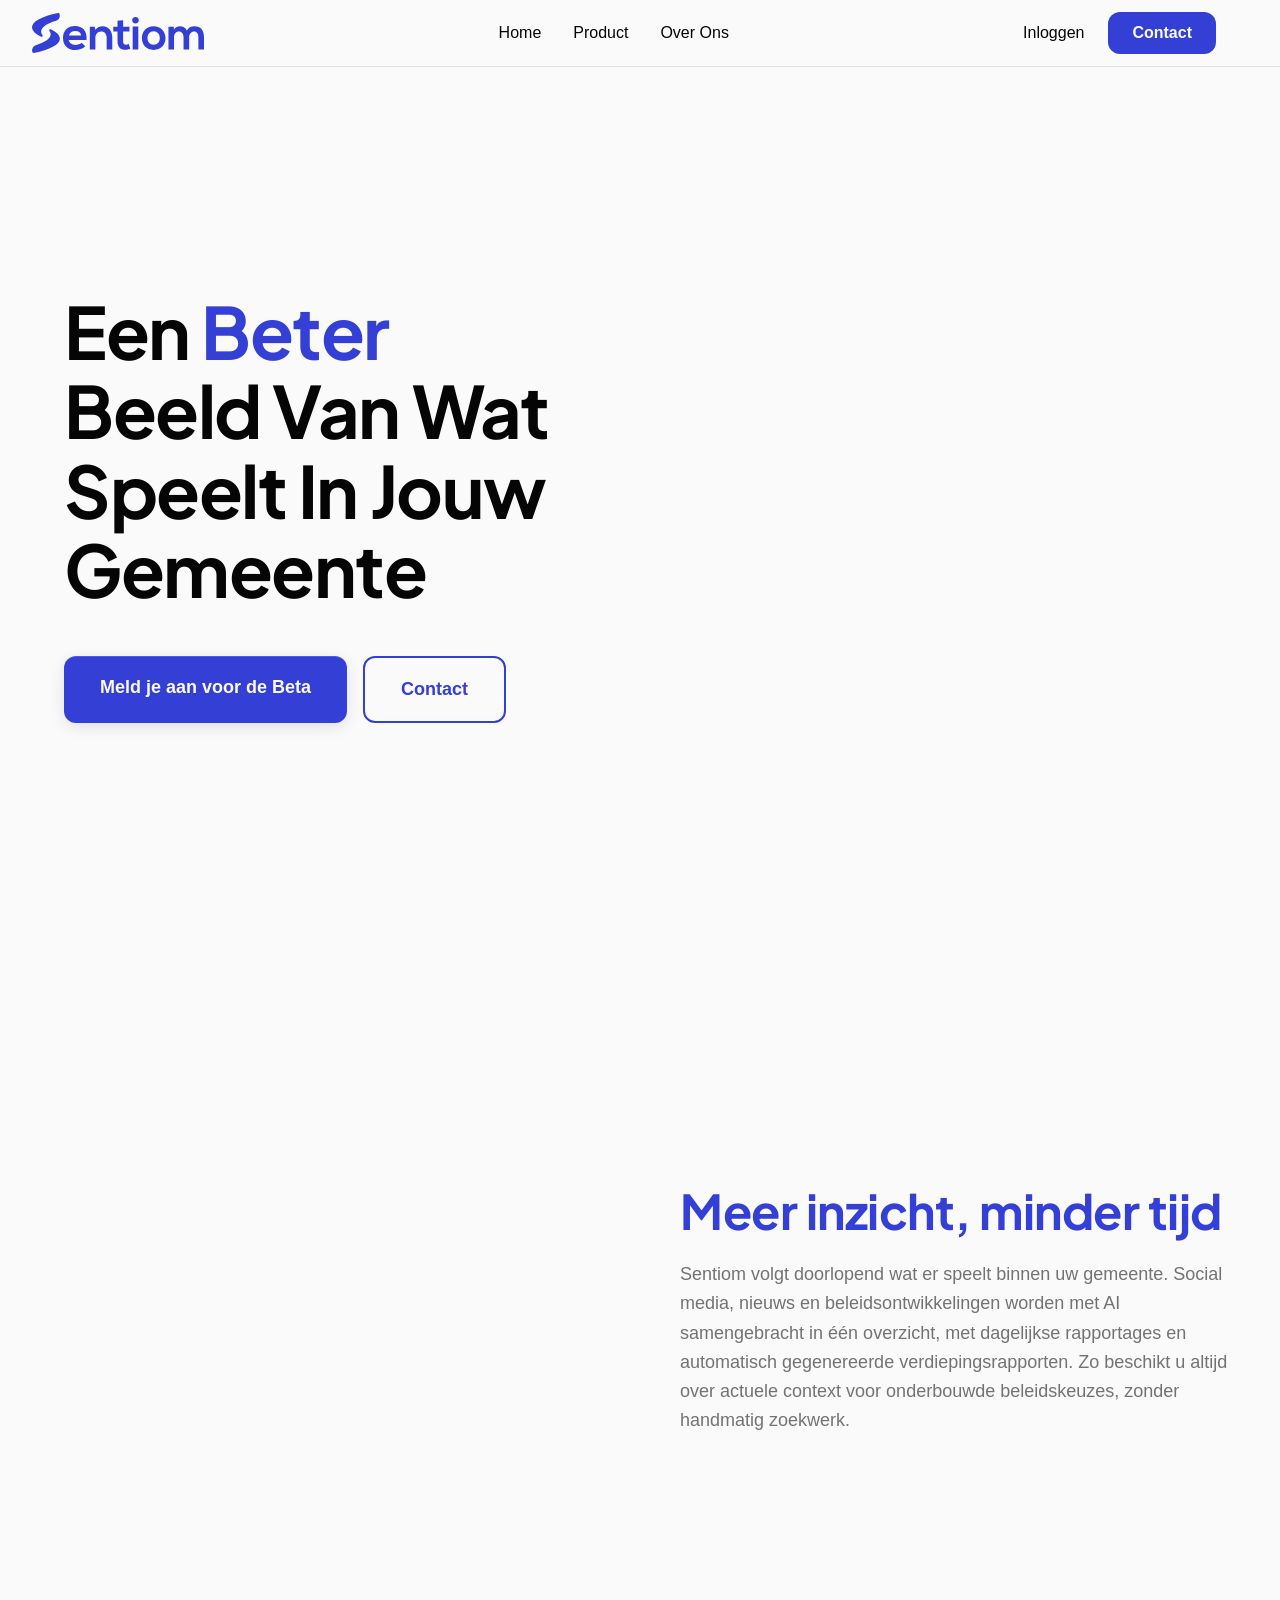
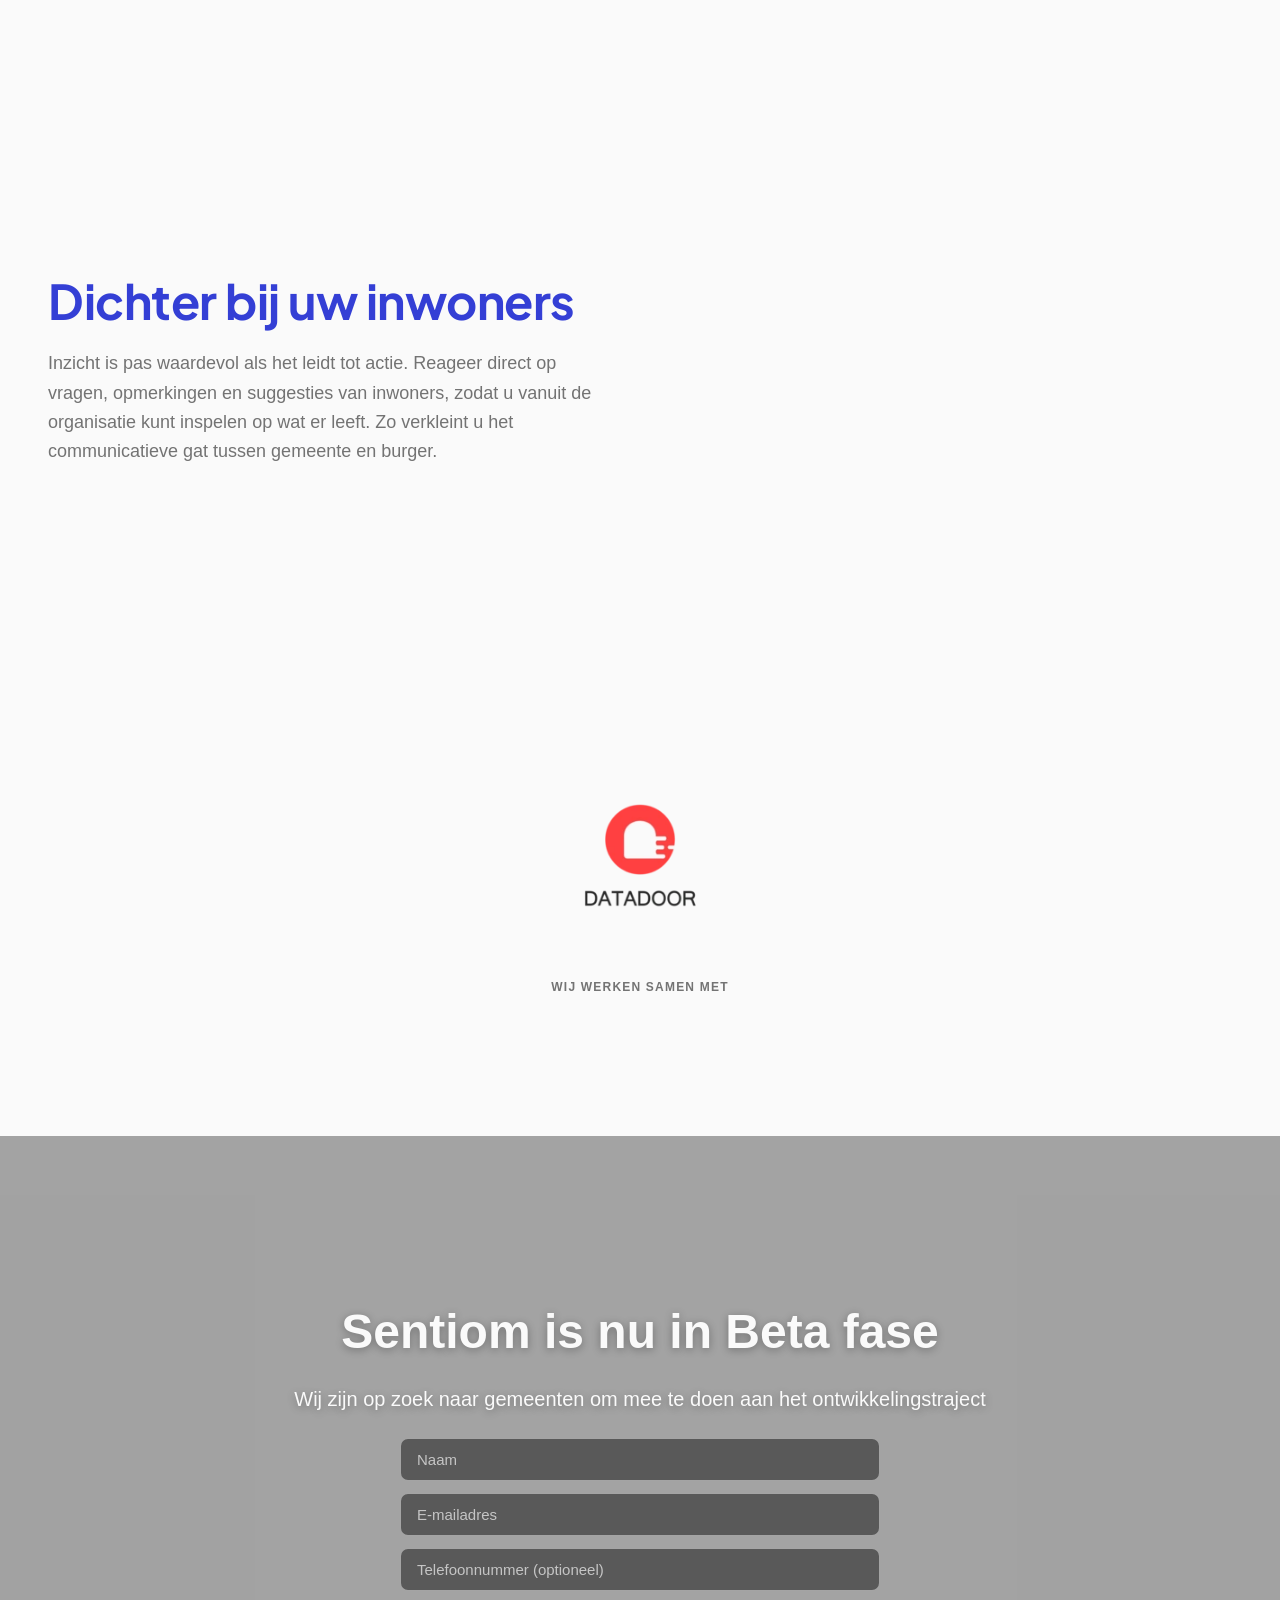
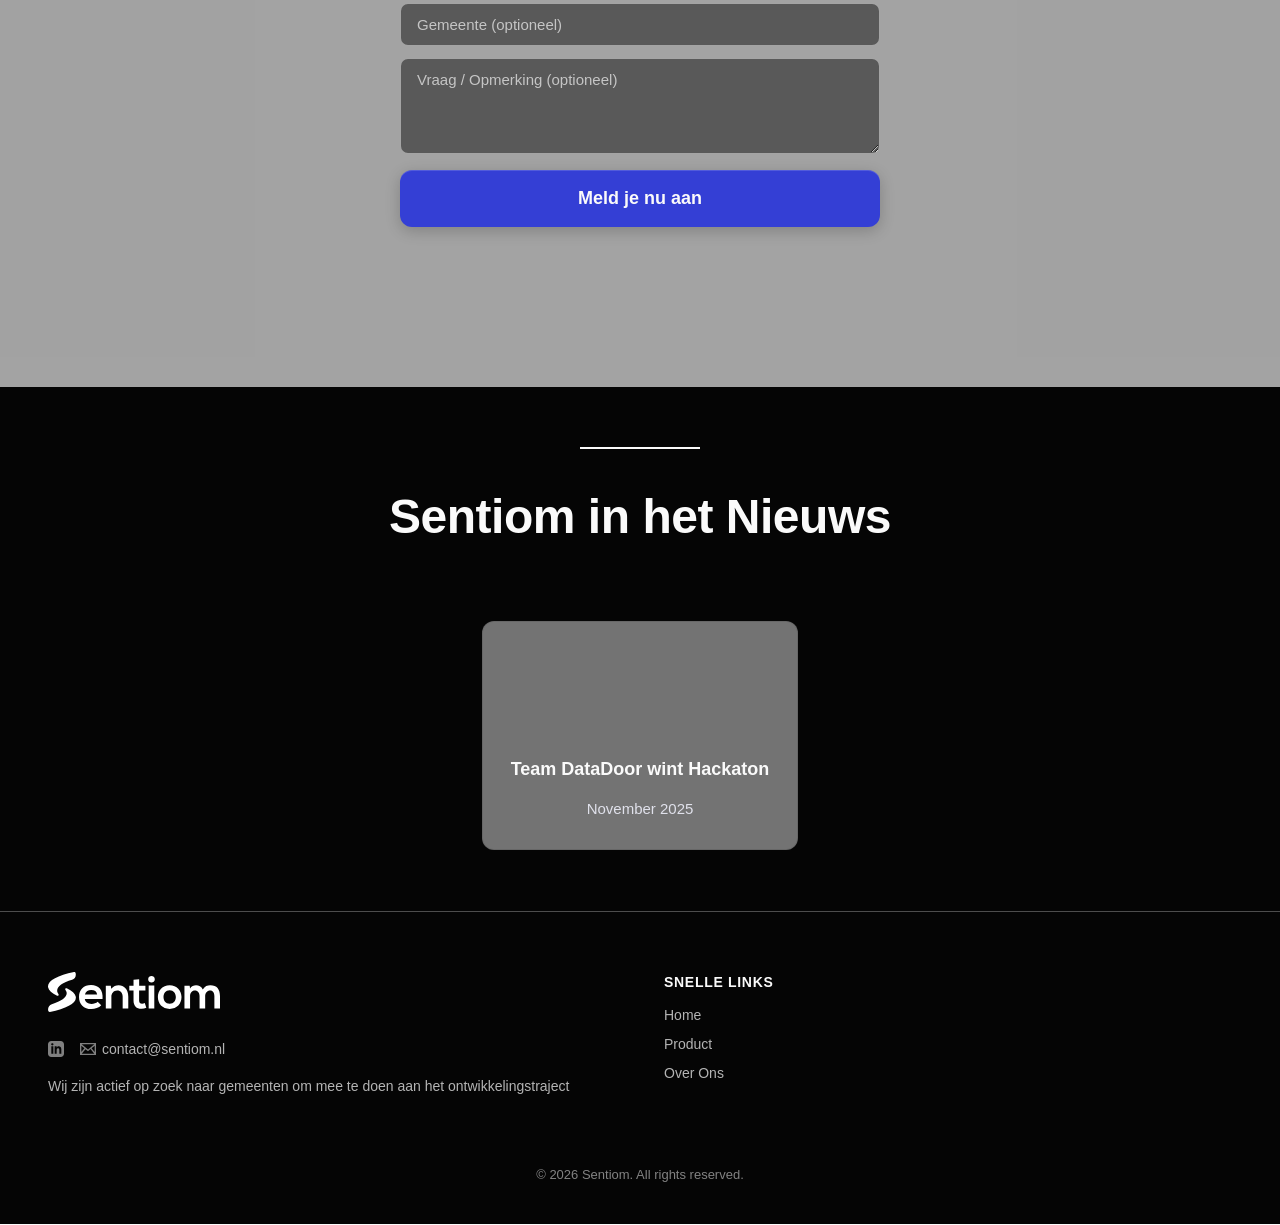
==== index.html @ 45fee031 "name" ====
<!DOCTYPE html>
<html lang="nl">
<head>
    <meta charset="UTF-8">
    <meta name="viewport" content="width=device-width, initial-scale=1.0">
    <title>Sentiom - Een beter beeld van wat speelt in jouw gemeente</title>
    <meta name="description" content="Sentiom volgt doorlopend wat er speelt binnen uw gemeente. Nieuws, social media en beleidsontwikkelingen samengebracht in één overzicht voor onderbouwde beleidskeuzes.">
    <meta name="keywords" content="Sentiom, gemeente, beleid, nieuws, social media, DataDoor, gemeentelijk beleid">
    <meta name="author" content="DataDoor">

    <!-- Open Graph / Facebook -->
    <meta property="og:type" content="website">
    <meta property="og:url" content="https://sentiom.nl/">
    <meta property="og:title" content="Sentiom - Een beter beeld van wat speelt in jouw gemeente">
    <meta property="og:description" content="Sentiom volgt doorlopend wat er speelt binnen uw gemeente. Nieuws, social media en beleidsontwikkelingen samengebracht in één overzicht.">
    <meta property="og:image" content="https://sentiom.nl/images/og/sentiom-og-image.png">
    <meta property="og:image:width" content="2745">
    <meta property="og:image:height" content="638">

    <!-- Twitter -->
    <meta property="twitter:card" content="summary_large_image">
    <meta property="twitter:url" content="https://sentiom.nl/">
    <meta property="twitter:title" content="Sentiom - Een beter beeld van wat speelt in jouw gemeente">
    <meta property="twitter:description" content="Sentiom volgt doorlopend wat er speelt binnen uw gemeente. Nieuws, social media en beleidsontwikkelingen samengebracht in één overzicht.">
    <meta property="twitter:image" content="https://sentiom.nl/images/og/sentiom-og-image.png">

    <!-- Favicon -->
    <link rel="icon" type="image/svg+xml" href="own logo files/SVG/Logmark blue.svg">
    <link rel="icon" type="image/png" href="own logo files/PNG/Logmark blue@4x.png">

    <!-- Theme Color -->
    <meta name="theme-color" content="#FAFAFA">

    <!-- Google Fonts - Plus Jakarta Sans for headings -->
    <link rel="preconnect" href="https://fonts.googleapis.com">
    <link rel="preconnect" href="https://fonts.gstatic.com" crossorigin>
    <link href="https://fonts.googleapis.com/css2?family=Plus+Jakarta+Sans:wght@700;800&display=swap" rel="stylesheet">

    <!-- Preload Critical Hero Image -->
    <link rel="preload" as="image" href="images/egghall-1920w.avif" type="image/avif">

    <!-- Schema.org Structured Data -->
    <script type="application/ld+json">
    {
      "@context": "https://schema.org",
      "@type": "Organization",
      "name": "Sentiom",
      "url": "https://sentiom.nl",
      "logo": "https://sentiom.nl/own%20logo%20files/PNG/Logo%20Blue@4x.png",
      "description": "Sentiom volgt doorlopend wat er speelt binnen uw gemeente",
      "contactPoint": {
        "@type": "ContactPoint",
        "email": "contact@sentiom.nl",
        "contactType": "Customer Service"
      },
      "sameAs": [
        "https://www.linkedin.com/company/sentiom-org"
      ]
    }
    </script>

    <link rel="stylesheet" href="styles.css">
</head>
<body>
    <!-- Navigation -->
    <nav class="main-nav">
        <div class="nav-container">
            <a href="/" class="nav-logo">
                <img src="own logo files/SVG/Logo Blue.svg" alt="Sentiom Logo">
            </a>
            <div class="nav-menu">
                <a href="#">Home</a>
                <a href="product.html">Product</a>
                <a href="over-ons.html">Over Ons</a>
            </div>
            <div class="nav-actions">
                <a href="https://app.sentiom.nl" class="nav-login">Inloggen</a>
                <a href="mailto:contact@sentiom.nl" class="nav-cta">Contact</a>
                <button class="nav-hamburger" aria-label="Menu">
                    <span></span><span></span><span></span>
                </button>
            </div>
        </div>
    </nav>

    <main>
    <!-- Hero Section -->
    <section class="hero">
        <div class="hero-container">
            <div class="hero-text">
                <h1>Een <span class="highlight cycling-word">Beter</span><br>Beeld Van Wat Speelt In Jouw Gemeente</h1>
                <div class="hero-buttons">
                    <a href="#alpha-section" class="btn-primary">Meld je aan voor de Beta</a>
                    <a href="mailto:contact@sentiom.nl" class="btn-secondary">Contact</a>
                </div>
            </div>
            <div class="hero-image">
                <picture>
                    <source
                        srcset="images/egghall-800w.avif 800w,
                                images/egghall-1200w.avif 1200w,
                                images/egghall-1920w.avif 1920w"
                        type="image/avif">
                    <source
                        srcset="images/egghall-800w.webp 800w,
                                images/egghall-1200w.webp 1200w,
                                images/egghall-1920w.webp 1920w"
                        type="image/webp">
                    <img
                        src="images/egghall-1200w.jpg"
                        srcset="images/egghall-800w.jpg 800w,
                                images/egghall-1200w.jpg 1200w,
                                images/egghall-1920w.jpg 1920w"
                        sizes="(max-width: 768px) 100vw, 50vw"
                        width="1920"
                        height="1280"
                        alt="Drone Platform"
                        loading="eager">
                </picture>
            </div>
        </div>
    </section>

    <!-- AI + Drone Inspections -->
    <section id="service" class="section-two-col-reverse">
        <div class="two-col-container">
            <div class="two-col-text">
                <h2>Meer inzicht, minder tijd</h2>
                <p>Sentiom volgt doorlopend wat er speelt binnen uw gemeente. Social media, nieuws en beleidsontwikkelingen worden met AI samengebracht in één overzicht, met dagelijkse rapportages en automatisch gegenereerde verdiepingsrapporten. Zo beschikt u altijd over actuele context voor onderbouwde beleidskeuzes, zonder handmatig zoekwerk.</p>
            </div>
            <div class="two-col-image">
                <picture>
                    <source
                        srcset="images/birdseye-600w.avif 600w,
                                images/birdseye-900w.avif 900w,
                                images/birdseye-1200w.avif 1200w"
                        type="image/avif">
                    <source
                        srcset="images/birdseye-600w.webp 600w,
                                images/birdseye-900w.webp 900w,
                                images/birdseye-1200w.webp 1200w"
                        type="image/webp">
                    <img
                        src="images/birdseye-900w.jpg"
                        srcset="images/birdseye-600w.jpg 600w,
                                images/birdseye-900w.jpg 900w,
                                images/birdseye-1200w.jpg 1200w"
                        sizes="(max-width: 768px) 100vw, (max-width: 1024px) 50vw, 752px"
                        width="1200"
                        height="797"
                        alt="AI Exception Detection"
                        loading="lazy">
                </picture>
            </div>
        </div>
    </section>

    <!-- Lineman Safety -->
    <section class="section-two-col">
        <div class="two-col-container">
            <div class="two-col-text">
                <h2>Dichter bij uw inwoners</h2>
                <p>Inzicht is pas waardevol als het leidt tot actie. Reageer direct op vragen, opmerkingen en suggesties van inwoners, zodat u vanuit de organisatie kunt inspelen op wat er leeft. Zo verkleint u het communicatieve gat tussen gemeente en burger.</p>
            </div>
            <div class="two-col-image">
                <picture>
                    <source
                        srcset="images/roundabout-birdseye-600w.avif 600w,
                                images/roundabout-birdseye-900w.avif 900w,
                                images/roundabout-birdseye-1200w.avif 1200w"
                        type="image/avif">
                    <source
                        srcset="images/roundabout-birdseye-600w.webp 600w,
                                images/roundabout-birdseye-900w.webp 900w,
                                images/roundabout-birdseye-1200w.webp 1200w"
                        type="image/webp">
                    <img
                        src="images/roundabout-birdseye-900w.jpg"
                        srcset="images/roundabout-birdseye-600w.jpg 600w,
                                images/roundabout-birdseye-900w.jpg 900w,
                                images/roundabout-birdseye-1200w.jpg 1200w"
                        sizes="(max-width: 768px) 100vw, (max-width: 1024px) 50vw, 889px"
                        width="1200"
                        height="675"
                        alt="Automatische Updates"
                        loading="lazy">
                </picture>
            </div>
        </div>
    </section>

    <!-- Partners Section -->
    <section class="partners-section">
        <div class="partners-container">
            <div class="partners-logos">
                <a href="https://datadoor.nl/" target="_blank">
                    <picture>
                        <source srcset="logos/datadoor-200w.webp 1x, logos/datadoor-400w.webp 2x" type="image/webp">
                        <img src="logos/datadoor-200w.png" srcset="logos/datadoor-400w.png 2x" alt="DataDoor" width="100" height="100" loading="lazy">
                    </picture>
                </a>
            </div>
            <p class="partners-label">Wij werken samen met</p>
        </div>
    </section>

    <div id="shared-sections"></div>
    <script src="page-sections.js"></script>
    </main>

    <!-- Footer -->
    <footer id="site-footer"></footer>
    <script src="footer.js"></script>
    <script src="nav.js"></script>

    <script>
        // Cycle through words in hero heading with slide + blur animation
        const words = ['Beter', 'Slimmer', 'Sneller', 'Actueler'];
        let currentIndex = 0;
        const cyclingElement = document.querySelector('.cycling-word');

        function cycleWord() {
            // Slide out animation
            cyclingElement.classList.add('slide-out');

            setTimeout(() => {
                // Change word
                currentIndex = (currentIndex + 1) % words.length;
                cyclingElement.textContent = words[currentIndex];

                // Remove slide-out and add slide-in
                cyclingElement.classList.remove('slide-out');
                cyclingElement.classList.add('slide-in');

                setTimeout(() => {
                    cyclingElement.classList.remove('slide-in');
                }, 450);
            }, 450);
        }

        // Change word every 5 seconds
        setInterval(cycleWord, 5000);
    </script>
</body>
</html>
---- styles.css ----
/* Voltair Copy - Exact CSS */

* {
    margin: 0;
    padding: 0;
    box-sizing: border-box;
}

:root {
    /* Basis - Wit/Zwart */
    --background: 0 0% 98%;          /* #FAFAFA - Wit achtergrond */
    --foreground: 0 0% 2%;           /* #050505 - Zwart tekst */

    /* Primair - Sentiom Blauw */
    --primary: 236 66% 52%;          /* #343FD5 */
    --primary-dark: 236 66% 37%;     /* #1F27A3 - Hover */
    --primary-light: 236 66% 90%;    /* #E0E3FB - Backgrounds */
    --primary-muted: 236 30% 70%;    /* #9BA1D4 - Subtiel */
    --primary-foreground: 0 0% 98%;  /* #FAFAFA - Tekst op blauw */

    /* Secundair - Grijs */
    --muted: 236 30% 96%;            /* #F5F6FB - Lichte achtergrond */
    --muted-foreground: 0 0% 45%;    /* #737373 - Grijze tekst */
    --border: 236 20% 90%;           /* #E1E3F0 - Borders */

    /* Utility - Overlays & Schaduwen */
    --overlay-light: 0 0% 100% / 0.9;     /* rgba(255,255,255,0.9) */
    --overlay-medium: 0 0% 100% / 0.7;    /* rgba(255,255,255,0.7) */
    --overlay-subtle: 0 0% 100% / 0.5;    /* rgba(255,255,255,0.5) */
    --shadow-dark: 0 0% 0% / 0.3;         /* rgba(0,0,0,0.3) */
    --shadow-medium: 0 0% 0% / 0.2;       /* rgba(0,0,0,0.2) */
    --shadow-subtle: 0 0% 0% / 0.1;       /* rgba(0,0,0,0.1) */
}

html {
    scroll-behavior: smooth;
}

body {
    font-family: Inter, -apple-system, BlinkMacSystemFont, "Segoe UI", Roboto, "Helvetica Neue", Arial, sans-serif;
    font-size: 16px;
    line-height: 1.5;
    color: hsl(var(--foreground));
    background-color: hsl(var(--background));
    -webkit-font-smoothing: antialiased;
    -webkit-text-size-adjust: 100%;
    overflow-x: hidden;
}

/* Heading Typography - Plus Jakarta Sans (hero + blue section headers only) */
.hero-text h1,
.two-col-text h2 {
    font-family: 'Plus Jakarta Sans', Inter, -apple-system, BlinkMacSystemFont, sans-serif;
    font-weight: 800;
    letter-spacing: -0.03em;
}

/* NAVIGATION */
.main-nav {
    position: sticky;
    top: 0;
    background: hsl(var(--background));
    border-bottom: 1px solid hsl(var(--border));
    z-index: 1000;
    padding: 12px 0;
}

.nav-container {
    max-width: none;
    margin: 0;
    padding-left: 32px;
    padding-right: 64px;
    display: grid;
    grid-template-columns: auto 1fr auto;
    align-items: center;
    gap: 48px;
}

.nav-logo {
    font-size: 20px;
    font-weight: 700;
    color: hsl(var(--foreground));
    text-decoration: none;
    display: flex;
    align-items: center;
    gap: 12px;
}

.nav-logo img {
    height: 40px;
    width: auto;
    margin: 0;
}

.nav-menu {
    display: flex;
    gap: 32px;
    align-items: center;
    justify-content: center;
}

.nav-menu a {
    font-size: 16px;
    color: hsl(var(--foreground));
    font-weight: 500;
    text-decoration: none;
    transition: color 0.2s;
}

.nav-menu a:hover {
    color: hsl(var(--primary));
}

.nav-actions {
    display: flex;
    align-items: center;
    gap: 24px;
}

.nav-hamburger {
    display: none;
    flex-direction: column;
    gap: 5px;
    background: none;
    border: none;
    cursor: pointer;
    padding: 4px;
    margin-left: 4px;
}

.nav-hamburger span {
    display: block;
    width: 22px;
    height: 2px;
    background: hsl(var(--foreground));
    border-radius: 2px;
    transition: transform 0.25s ease, opacity 0.25s ease;
}

.nav-hamburger.open span:nth-child(1) {
    transform: translateY(7px) rotate(45deg);
}

.nav-hamburger.open span:nth-child(2) {
    opacity: 0;
}

.nav-hamburger.open span:nth-child(3) {
    transform: translateY(-7px) rotate(-45deg);
}

.nav-login {
    font-size: 16px;
    color: hsl(var(--foreground));
    font-weight: 500;
    text-decoration: none;
}

.nav-login:hover {
    color: hsl(var(--primary));
}

.nav-cta {
    background-color: hsl(var(--primary));
    color: hsl(var(--primary-foreground));
    padding: 9px 24px;
    border-radius: 12px;
    font-weight: 700;
    font-size: 16px;
    text-decoration: none;
    text-align: center;
}

.nav-cta:hover {
    opacity: 0.9;
    color: hsl(var(--primary-foreground));
    text-decoration: none;
}

/* HERO SECTION */
.hero {
    min-height: 100vh;
    display: flex;
    align-items: center;
    background-color: hsl(var(--background));
    padding: 80px 0 120px 0;
}

.hero-container {
    max-width: 1400px;
    margin: 0 auto;
    padding: 0 64px;
    display: grid;
    grid-template-columns: 1fr 1fr;
    gap: 100px;
    align-items: center;
    width: 100%;
}

.hero-text h1 {
    font-size: 72px;
    font-weight: 700;
    line-height: 1.1;
    color: hsl(var(--foreground));
    margin-bottom: 48px;
    letter-spacing: -0.02em;
}

.hero-text h1 .highlight {
    color: hsl(var(--primary));
}

/* Cycling word animation - Slide Up + Blur */
.cycling-word {
    display: inline-block;
    position: relative;
}

.cycling-word.slide-out {
    animation: slideOut 0.45s cubic-bezier(0.4, 0, 0.2, 1) forwards;
}

.cycling-word.slide-in {
    animation: slideIn 0.45s cubic-bezier(0.4, 0, 0.2, 1) forwards;
}

@keyframes slideOut {
    0% {
        transform: translateY(0);
        opacity: 1;
        filter: blur(0);
    }
    100% {
        transform: translateY(-30%);
        opacity: 0;
        filter: blur(4px);
    }
}

@keyframes slideIn {
    0% {
        transform: translateY(30%);
        opacity: 0;
        filter: blur(4px);
    }
    100% {
        transform: translateY(0);
        opacity: 1;
        filter: blur(0);
    }
}

.hero-text p {
    font-size: 20px;
    line-height: 1.5;
    color: hsl(var(--muted-foreground));
    margin-bottom: 32px;
}

.hero-buttons {
    display: flex;
    gap: 16px;
}

.btn-primary {
    display: inline-block;
    background-color: hsl(var(--primary));
    color: hsl(var(--primary-foreground));
    padding: 18px 36px;
    border-radius: 12px;
    font-size: 18px;
    font-weight: 700;
    text-decoration: none;
    text-align: center;
    transition: transform 0.25s ease, box-shadow 0.25s ease;
    box-shadow:
        0 4px 15px hsl(0 0% 0% / 0.1),
        inset 0 1px 0 hsl(0 0% 100% / 0.15);
}

.btn-primary:hover {
    transform: translateY(-2px);
    box-shadow:
        0 6px 20px hsl(236 66% 52% / 0.3),
        inset 0 1px 0 hsl(0 0% 100% / 0.15);
}

.btn-secondary {
    display: inline-block;
    background-color: hsl(var(--background));
    color: hsl(var(--primary));
    padding: 18px 36px;
    border-radius: 12px;
    border: 2px solid hsl(var(--primary));
    font-size: 18px;
    font-weight: 700;
    text-decoration: none;
    text-align: center;
    transition: all 0.2s;
}

.btn-secondary:hover {
    background-color: hsl(var(--primary));
    color: hsl(var(--primary-foreground));
}

.hero-image {
    height: 80vh;
    min-height: 600px;
    overflow: hidden;
    border-radius: 8px;
}

.hero-image img {
    width: 100%;
    height: 100%;
    object-fit: cover;
    object-position: center center;
    display: block;
}

/* PARTNERS SECTION */
.partners-section {
    padding: 60px 0;
    background-color: hsl(var(--background));
}

/* PARTNERS BAR */
.partners-bar {
    padding: 40px 0;
    background-color: hsl(var(--muted));
    border-bottom: 1px solid hsl(var(--border));
}

.partners-container {
    max-width: 1280px;
    margin: 0 auto;
    padding: 0 48px;
    text-align: center;
}

.partners-label {
    font-size: 12px;
    font-weight: 600;
    text-transform: uppercase;
    letter-spacing: 0.1em;
    color: hsl(var(--muted-foreground));
    margin-top: 24px;
}

.partners-logos {
    display: flex;
    justify-content: center;
    align-items: center;
    gap: 64px;
}

.partners-logos img {
    height: 180px;
    width: auto;
    opacity: 1;
    object-fit: contain;
}

/* TWO COLUMN SECTIONS */
.section-two-col,
.section-two-col-reverse {
    padding: 80px 0;
    background-color: hsl(var(--background));
}

.two-col-container {
    max-width: 1280px;
    margin: 0 auto;
    padding: 0 48px;
    display: grid;
    grid-template-columns: 1fr 1fr;
    gap: 80px;
    align-items: center;
}

.section-two-col-reverse .two-col-image {
    order: -1;
}

.two-col-text h2 {
    font-size: 48px;
    font-weight: 700;
    line-height: 1.2;
    color: hsl(var(--primary));
    margin-bottom: 20px;
    letter-spacing: -0.01em;
}

.two-col-text p {
    font-size: 18px;
    font-weight: 500;
    line-height: 1.625;
    color: hsl(var(--muted-foreground));
    margin-bottom: 16px;
}

.two-col-image img {
    width: 100%;
    height: 500px;
    object-fit: cover;
    display: block;
    border-radius: 8px;
}

/* THREE COLUMN GRID */
.section-three-col {
    padding: 80px 0;
    background-color: hsl(var(--background));
}

.three-col-container {
    max-width: 1280px;
    margin: 0 auto;
    padding: 0 48px;
}

.three-col-header {
    margin-bottom: 48px;
}

.three-col-header h2 {
    font-size: 48px;
    font-weight: 700;
    color: hsl(var(--primary));
    margin-bottom: 12px;
    letter-spacing: -0.01em;
}

.three-col-grid {
    display: grid;
    grid-template-columns: repeat(3, 1fr);
    gap: 32px;
}

.three-col-item {
    background-color: hsl(var(--muted));
    padding: 32px 24px;
    border-radius: 8px;
    border: 1px solid hsl(var(--border));
}

.three-col-item h3 {
    font-size: 18px;
    font-weight: 600;
    color: hsl(var(--foreground));
    margin-bottom: 8px;
}

.three-col-item p {
    font-size: 16px;
    line-height: 1.5;
    color: hsl(var(--muted-foreground));
}

/* FEATURES SECTION */
.section-features {
    padding: 60px 0;
    background-color: hsl(var(--foreground));
    border-bottom: 1px solid hsl(var(--foreground));
}

.features-container {
    max-width: 1280px;
    margin: 0 auto;
    padding: 0 48px;
    text-align: center;
}

.features-header {
    margin-bottom: 56px;
    display: flex;
    flex-direction: column;
    align-items: center;
}

.features-header::before {
    content: '';
    width: 120px;
    height: 2px;
    background-color: hsl(var(--primary-foreground));
    margin-bottom: 32px;
}

.features-header h2 {
    font-size: 48px;
    font-weight: 700;
    color: hsl(var(--primary-foreground));
    margin-bottom: 12px;
    letter-spacing: -0.01em;
}

.features-header p {
    font-size: 18px;
    color: hsl(var(--muted-foreground));
}

.features-grid {
    display: flex;
    justify-content: center;
    gap: 32px;
    flex-wrap: wrap;
}

.feature-card {
    background: hsl(var(--muted-foreground));
    border-radius: 12px;
    overflow: hidden;
    border: 1px solid hsl(var(--shadow-subtle));
    max-width: 320px;
    transition: all 0.2s;
}

.feature-card:hover {
    transform: translateY(-4px);
    border-color: hsl(var(--shadow-dark));
}

.feature-card-image {
    width: 100%;
    height: 100px;
    object-fit: cover;
}

.feature-card-content {
    padding: 28px;
}

.feature-card-content h3 {
    color: hsl(var(--primary-foreground)) !important;
    font-size: 18px;
    font-weight: 600;
    margin-bottom: 16px;
    line-height: 1.4;
}

.feature-card-content p {
    font-size: 15px;
    color: hsl(var(--border)) !important;
    line-height: 1.5;
    margin-top: 8px;
}

/* FULL WIDTH IMAGE SECTION */
.section-full-image {
    position: relative;
    min-height: 500px;
    background-size: cover;
    background-position: center;
    display: flex;
    align-items: center;
    justify-content: center;
}

.section-full-image::before {
    content: '';
    position: absolute;
    top: 0;
    left: 0;
    right: 0;
    bottom: 0;
    background-color: hsl(var(--shadow-dark));
    z-index: 1;
}

.alpha-section::before {
    display: none;
}

.alpha-section {
    min-height: 700px;
    padding: 100px 0;
    margin-top: 80px;
}

/* Spotlight effect */
.spotlight-overlay {
    position: absolute;
    top: 0;
    left: 0;
    width: 100%;
    height: 100%;
    z-index: 1;
    pointer-events: none;
    background: hsl(0 0% 0% / 0.45);
}

.spotlight-overlay.active {
    background: radial-gradient(
        circle 120px at var(--mouse-x, 50%) var(--mouse-y, 50%),
        hsl(0 0% 0% / 0.15) 0%,
        hsl(0 0% 0% / 0.30) 60%,
        hsl(0 0% 0% / 0.45) 100%
    );
}

.full-image-overlay {
    position: relative;
    z-index: 2;
    text-align: center;
    padding: 60px 48px;
    max-width: 900px;
}

.full-image-overlay h2 {
    font-size: 48px;
    font-weight: 700;
    color: hsl(var(--primary-foreground));
    margin-bottom: 24px;
    text-shadow: 0 2px 8px hsl(var(--shadow-dark));
}

.full-image-overlay h3 {
    font-size: 24px;
    font-weight: 500;
    color: hsl(var(--primary-foreground));
    margin-bottom: 40px;
    text-shadow: 0 2px 8px hsl(var(--shadow-dark));
}

.full-image-overlay p {
    font-size: 20px;
    color: hsl(var(--primary-foreground));
    text-shadow: 0 2px 8px hsl(var(--shadow-dark));
}

.beta-subtitle {
    font-size: 16px;
    color: hsl(var(--primary-foreground) / 0.8);
    margin-top: -8px;
    margin-bottom: 24px;
}

.btn-cta-large {
    margin-top: 16px;
    position: relative;
    overflow: hidden;
    transition: transform 0.25s ease, box-shadow 0.25s ease;
    box-shadow:
        0 4px 15px hsl(0 0% 0% / 0.2),
        inset 0 1px 0 hsl(0 0% 100% / 0.15);
    --light-x: 50%;
    --light-y: 50%;
}

.btn-cta-large.illuminated {
    background: radial-gradient(
        circle 100px at var(--light-x) var(--light-y),
        hsl(236 66% 68%) 0%,
        hsl(236 66% 52%) 100%
    );
}

.btn-cta-large:hover {
    transform: translateY(-3px);
    box-shadow: 0 8px 25px hsl(236 66% 52% / 0.4);
    opacity: 1;
}

/* === AANMELD FORM === */
.aanmeld-form {
    display: flex;
    flex-direction: column;
    gap: 12px;
    width: 100%;
    max-width: 480px;
    margin: 24px auto 0;
    text-align: left;
}

.aanmeld-form input,
.aanmeld-form textarea {
    width: 100%;
    padding: 12px 16px;
    border-radius: 8px;
    border: 1px solid hsl(0 0% 100% / 0.45);
    background: hsl(0 0% 0% / 0.45);
    color: white;
    font-size: 15px;
    font-family: inherit;
    outline: none;
    transition: border-color 0.2s, background 0.2s;
    box-sizing: border-box;
}

.aanmeld-form input::placeholder,
.aanmeld-form textarea::placeholder {
    color: hsl(0 0% 100% / 0.65);
}

.aanmeld-form input:focus,
.aanmeld-form textarea:focus {
    border-color: hsl(0 0% 100% / 0.8);
    background: hsl(0 0% 0% / 0.55);
}

.aanmeld-form textarea {
    min-height: 96px;
    resize: vertical;
}

.aanmeld-form button[type="submit"] {
    margin-top: 4px;
    border: none;
    cursor: pointer;
    width: 100%;
}

.form-success {
    margin-top: 16px;
    font-size: 15px;
    color: hsl(0 0% 100% / 0.85);
    display: none;
}

/* SINGLE COLUMN SECTION */
.section-single {
    padding: 80px 0;
    background-color: hsl(var(--background));
}

.single-container {
    max-width: 800px;
    margin: 0 auto;
    padding: 0 48px;
}

.single-container h2 {
    font-size: 48px;
    font-weight: 700;
    color: hsl(var(--primary));
    margin-bottom: 20px;
    letter-spacing: -0.01em;
}

.single-container h3 {
    font-size: 20px;
    font-weight: 600;
    color: hsl(var(--foreground));
    margin-bottom: 12px;
}

.single-container p {
    font-size: 18px;
    line-height: 1.6;
    color: hsl(var(--muted-foreground));
    margin-bottom: 16px;
}

/* CTA SECTION */
.section-cta {
    padding: 80px 0;
    background-color: hsl(var(--primary));
    text-align: center;
}

.cta-container {
    max-width: 800px;
    margin: 0 auto;
    padding: 0 48px;
}

.cta-container h2 {
    font-size: 48px;
    font-weight: 700;
    color: hsl(var(--primary-foreground));
    margin-bottom: 16px;
}

.cta-container p {
    font-size: 18px;
    color: hsl(var(--overlay-light));
    margin-bottom: 32px;
}

.cta-buttons {
    display: flex;
    gap: 12px;
    justify-content: center;
}

.btn-white {
    background-color: hsl(var(--primary-foreground));
    color: hsl(var(--primary));
}

.btn-white:hover {
    opacity: 0.9;
}

.btn-outline {
    background-color: transparent;
    color: hsl(var(--primary-foreground));
    border: 1px solid hsl(var(--primary-foreground));
}

.btn-outline:hover {
    background-color: hsl(var(--primary-foreground));
    color: hsl(var(--primary));
}

/* FOOTER */
footer {
    background-color: hsl(var(--foreground));
    color: hsl(var(--primary-foreground));
    padding: 60px 0 40px;
    border-top: 0.5px solid hsl(0, 0%, 30%);
}

.footer-container {
    max-width: 1280px;
    margin: 0 auto;
    padding: 0 48px;
    display: grid;
    grid-template-columns: repeat(2, 1fr);
    gap: 48px;
}

.footer-logo {
    height: 40px;
    width: auto;
    margin-bottom: 20px;
}

.footer-column h4 {
    color: hsl(var(--primary-foreground));
    font-size: 14px;
    font-weight: 600;
    margin-bottom: 12px;
    text-transform: uppercase;
    letter-spacing: 0.05em;
}

.footer-column p {
    color: hsl(var(--overlay-medium));
    margin-bottom: 8px;
    font-size: 14px;
}

.footer-column a {
    color: hsl(var(--overlay-medium));
    text-decoration: none;
    transition: color 0.2s;
}

.footer-column a:hover {
    color: hsl(var(--primary-foreground));
}

.footer-contact {
    display: flex;
    align-items: center;
    gap: 16px;
    margin-bottom: 16px !important;
}

.footer-contact a {
    display: flex;
    align-items: center;
    gap: 6px;
}

.footer-contact svg {
    opacity: 0.7;
    transition: opacity 0.2s;
}

.footer-contact a:hover svg {
    opacity: 1;
}

.footer-bottom {
    max-width: 1280px;
    margin: 40px auto 0;
    padding: 20px 48px 0;
    text-align: center;
    color: hsl(var(--overlay-subtle));
    font-size: 13px;
}

/* RESPONSIVE */
@media (max-width: 1024px) {
    .hero-container,
    .two-col-container {
        grid-template-columns: 1fr;
        gap: 48px;
    }

    .section-two-col-reverse .two-col-image {
        order: 0;
    }

    .features-grid {
        grid-template-columns: 1fr;
    }

    .three-col-grid {
        grid-template-columns: repeat(2, 1fr);
    }

    .hero-text h1 {
        font-size: 48px;
    }

    .two-col-text h2,
    .three-col-header h2,
    .features-header h2,
    .single-container h2,
    .cta-container h2 {
        font-size: 28px;
    }
}

@media (max-width: 768px) {
    .hero {
        min-height: auto;
        padding: 80px 0;
    }

    .nav-container,
    .hero-container,
    .partners-container,
    .two-col-container,
    .three-col-container,
    .features-container,
    .single-container,
    .cta-container,
    .footer-container {
        padding: 0 24px;
    }

    .nav-hamburger {
        display: flex;
    }

    .nav-menu {
        display: none;
        position: fixed;
        top: 64px;
        left: 0;
        right: 0;
        width: 100%;
        flex-direction: column;
        background: hsl(var(--background));
        border-bottom: 1px solid hsl(var(--border));
        box-shadow: 0 4px 12px hsl(0 0% 0% / 0.08);
        padding: 8px 0;
        gap: 0;
        z-index: 999;
    }

    .nav-menu.open {
        display: flex;
    }

    .nav-menu a {
        font-size: 16px;
        padding: 12px 24px;
        border-bottom: 1px solid hsl(var(--border));
    }

    .nav-menu a:last-child {
        border-bottom: none;
    }

    .nav-container {
        gap: 16px;
        padding-left: 16px;
        padding-right: 16px;
    }

    .hero-text h1 {
        font-size: 32px;
        margin-bottom: 24px;
    }

    .hero-buttons {
        flex-direction: column;
        width: 100%;
    }

    .hero-buttons a {
        width: 100%;
        text-align: center;
    }

    /* Alpha fase sectie op mobiel */
    .alpha-section {
        min-height: auto;
        padding: 64px 0;
        margin-top: 40px;
    }

    .full-image-overlay {
        padding: 40px 24px;
    }

    .hero-image {
        min-height: 280px;
        height: 45vh;
    }

    .full-image-overlay h2 {
        font-size: 32px;
    }

    .full-image-overlay h3 {
        font-size: 18px;
    }

    /* Partners logos */
    .partners-logos {
        overflow-x: auto;
        justify-content: flex-start;
        padding: 0 24px;
        -webkit-overflow-scrolling: touch;
        scrollbar-width: none; /* Firefox */
    }

    .partners-logos::-webkit-scrollbar {
        display: none; /* Chrome, Safari */
    }

    .partners-logos img {
        height: 120px;
        max-height: 120px;
        min-width: 150px;
        flex-shrink: 0;
    }

    /* Nieuws badges op mobiel */
    .features-grid {
        flex-direction: column;
        align-items: center;
    }

    .feature-card {
        max-width: 100%;
        width: 100%;
    }

    .features-header h2 {
        font-size: 32px;
    }

    .features-header::before {
        width: 80px;
        margin-bottom: 20px;
    }

    /* Footer op mobiel */
    .footer-container {
        grid-template-columns: 1fr;
        gap: 32px;
        text-align: center;
    }

    .footer-contact {
        justify-content: center;
        flex-wrap: wrap;
    }

    .footer-column {
        text-align: center;
    }

    .hero-text p {
        font-size: 18px;
    }

    .hero-buttons,
    .cta-buttons {
        flex-direction: column;
    }

    .btn-primary,
    .btn-secondary {
        padding: 16px 32px;
        font-size: 16px;
        text-align: center;
    }

    .footer-container {
        grid-template-columns: 1fr;
        gap: 32px;
    }
}

@media (max-width: 600px) {
    .three-col-grid {
        grid-template-columns: 1fr;
    }
}

/* Extra small screens */
@media (max-width: 480px) {
    .hero-text h1 {
        font-size: 28px;
        line-height: 1.2;
    }

    .alpha-section {
        padding: 48px 0;
        margin-top: 24px;
    }

    .full-image-overlay h2 {
        font-size: 24px;
    }

    .full-image-overlay h3 {
        font-size: 16px;
    }

    .features-header h2 {
        font-size: 28px;
    }

    .nav-actions {
        gap: 16px;
    }

    .nav-login {
        font-size: 14px;
    }

    .nav-cta {
        font-size: 14px;
        padding: 8px 16px;
    }

    .partners-logos {
        overflow-x: auto;
        justify-content: flex-start;
        gap: 32px;
    }

    .partners-logos img {
        height: 100px;
        max-height: 100px;
        min-width: 140px;
    }

    .feature-card-image {
        height: 140px;
    }

    .footer-contact {
        font-size: 13px;
        gap: 12px;
    }

    .footer-contact svg {
        width: 14px;
        height: 14px;
    }
}
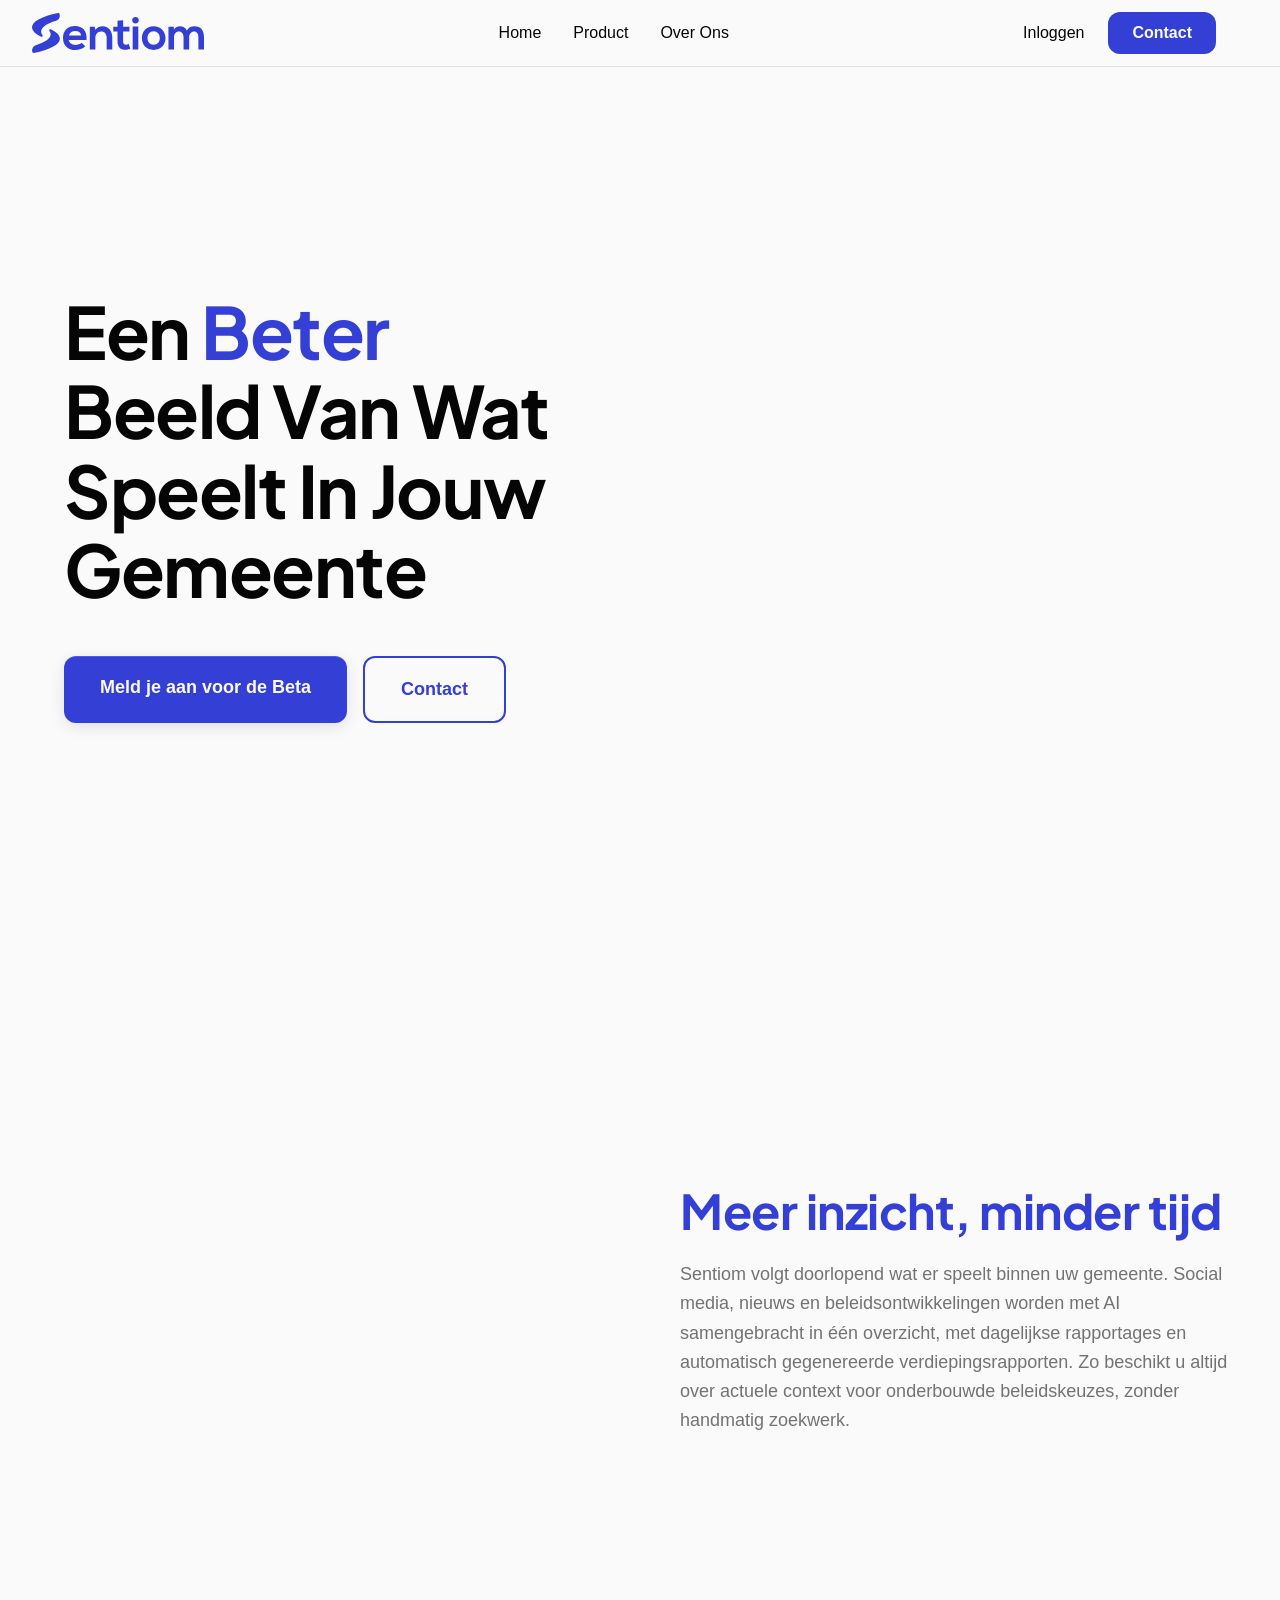
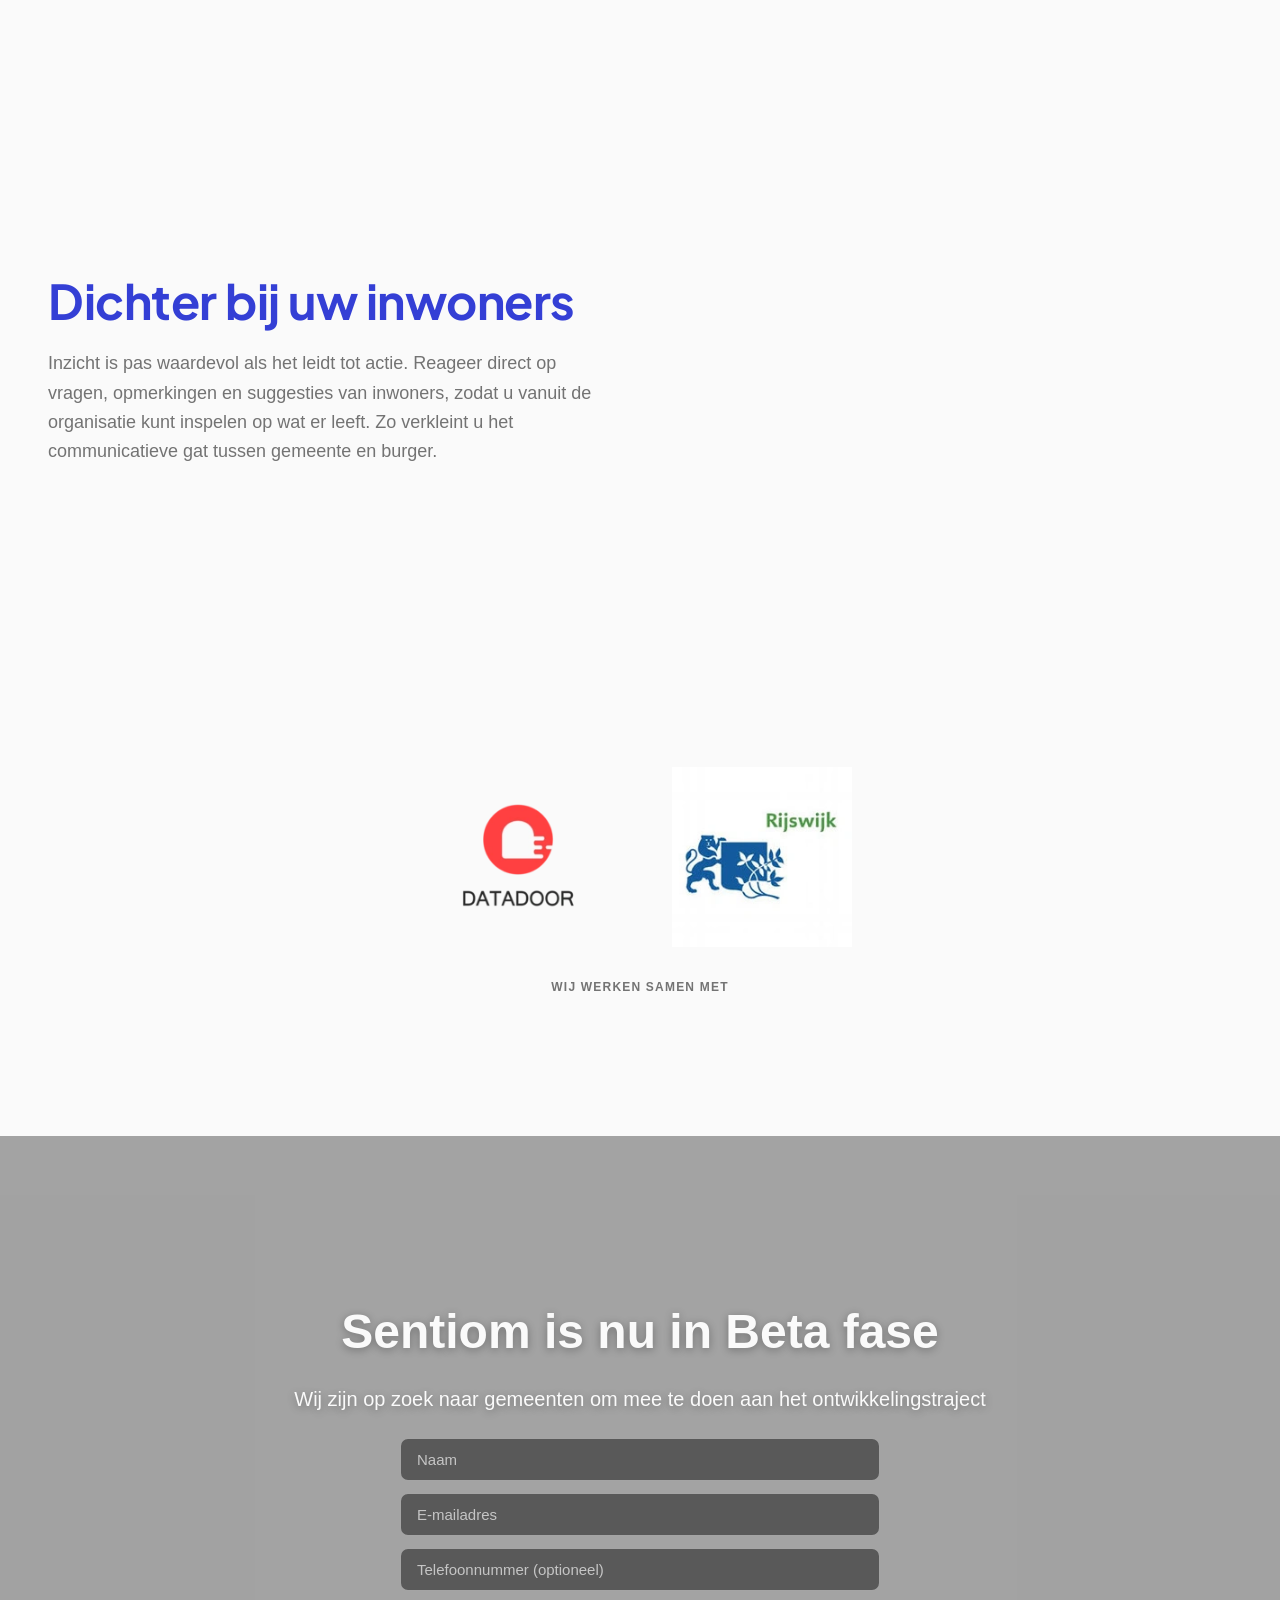
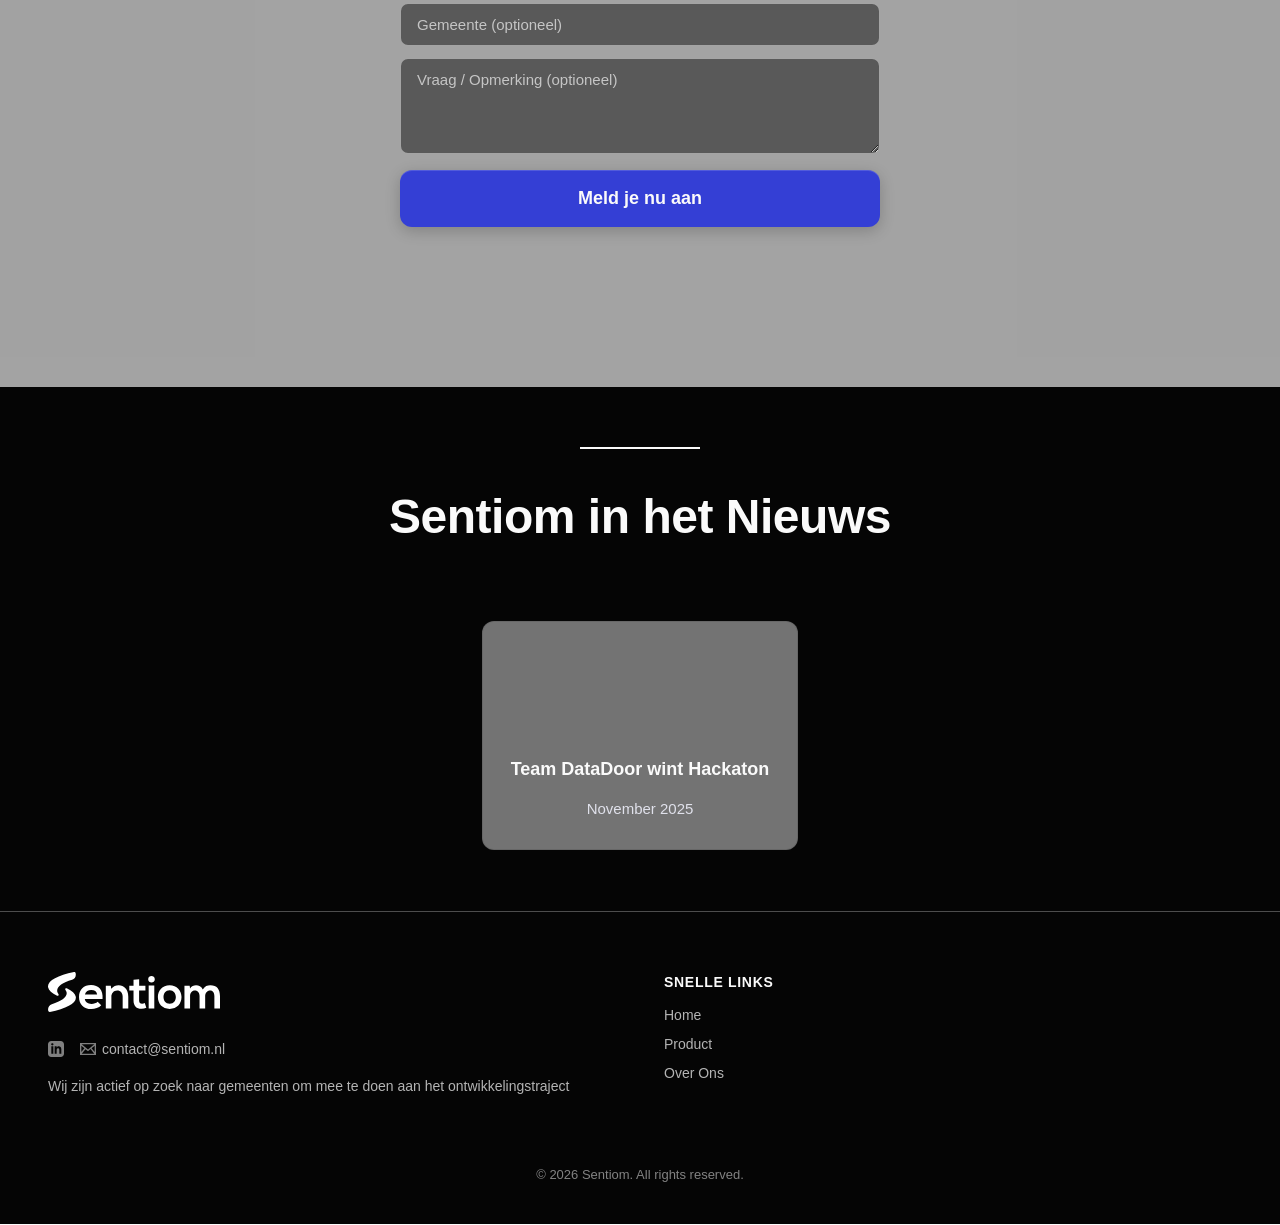
==== commit a3d4021f: "rijswijk logo" ====
--- a/index.html
+++ b/index.html
@@ -199,6 +199,10 @@
                         <img src="logos/datadoor-200w.png" srcset="logos/datadoor-400w.png 2x" alt="DataDoor" width="100" height="100" loading="lazy">
                     </picture>
                 </a>
+                <picture>
+                    <source srcset="logos/rijswijk-200w.webp 1x, logos/rijswijk-400w.webp 2x" type="image/webp">
+                    <img src="logos/rijswijk-200w.jpg" srcset="logos/rijswijk-400w.jpg 2x" alt="Gemeente Rijswijk" width="100" height="100" loading="lazy">
+                </picture>
             </div>
             <p class="partners-label">Wij werken samen met</p>
         </div>
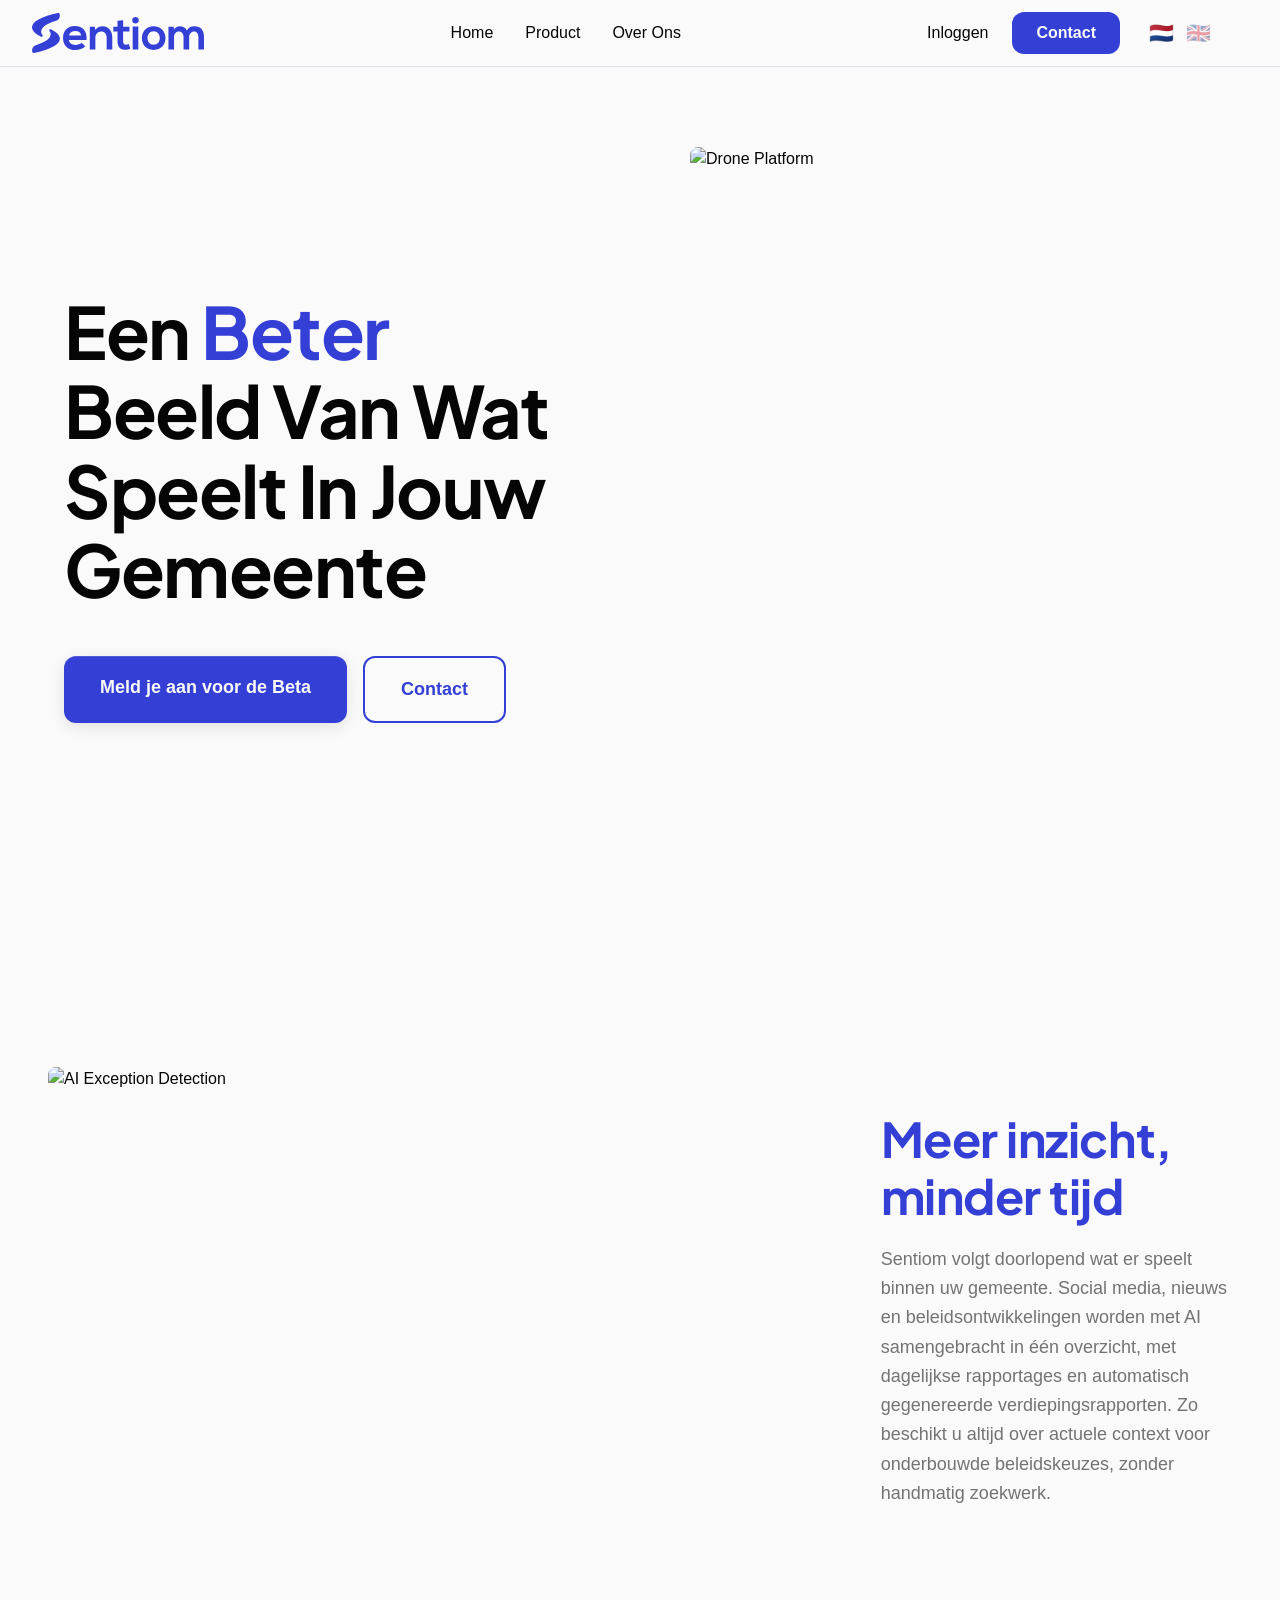
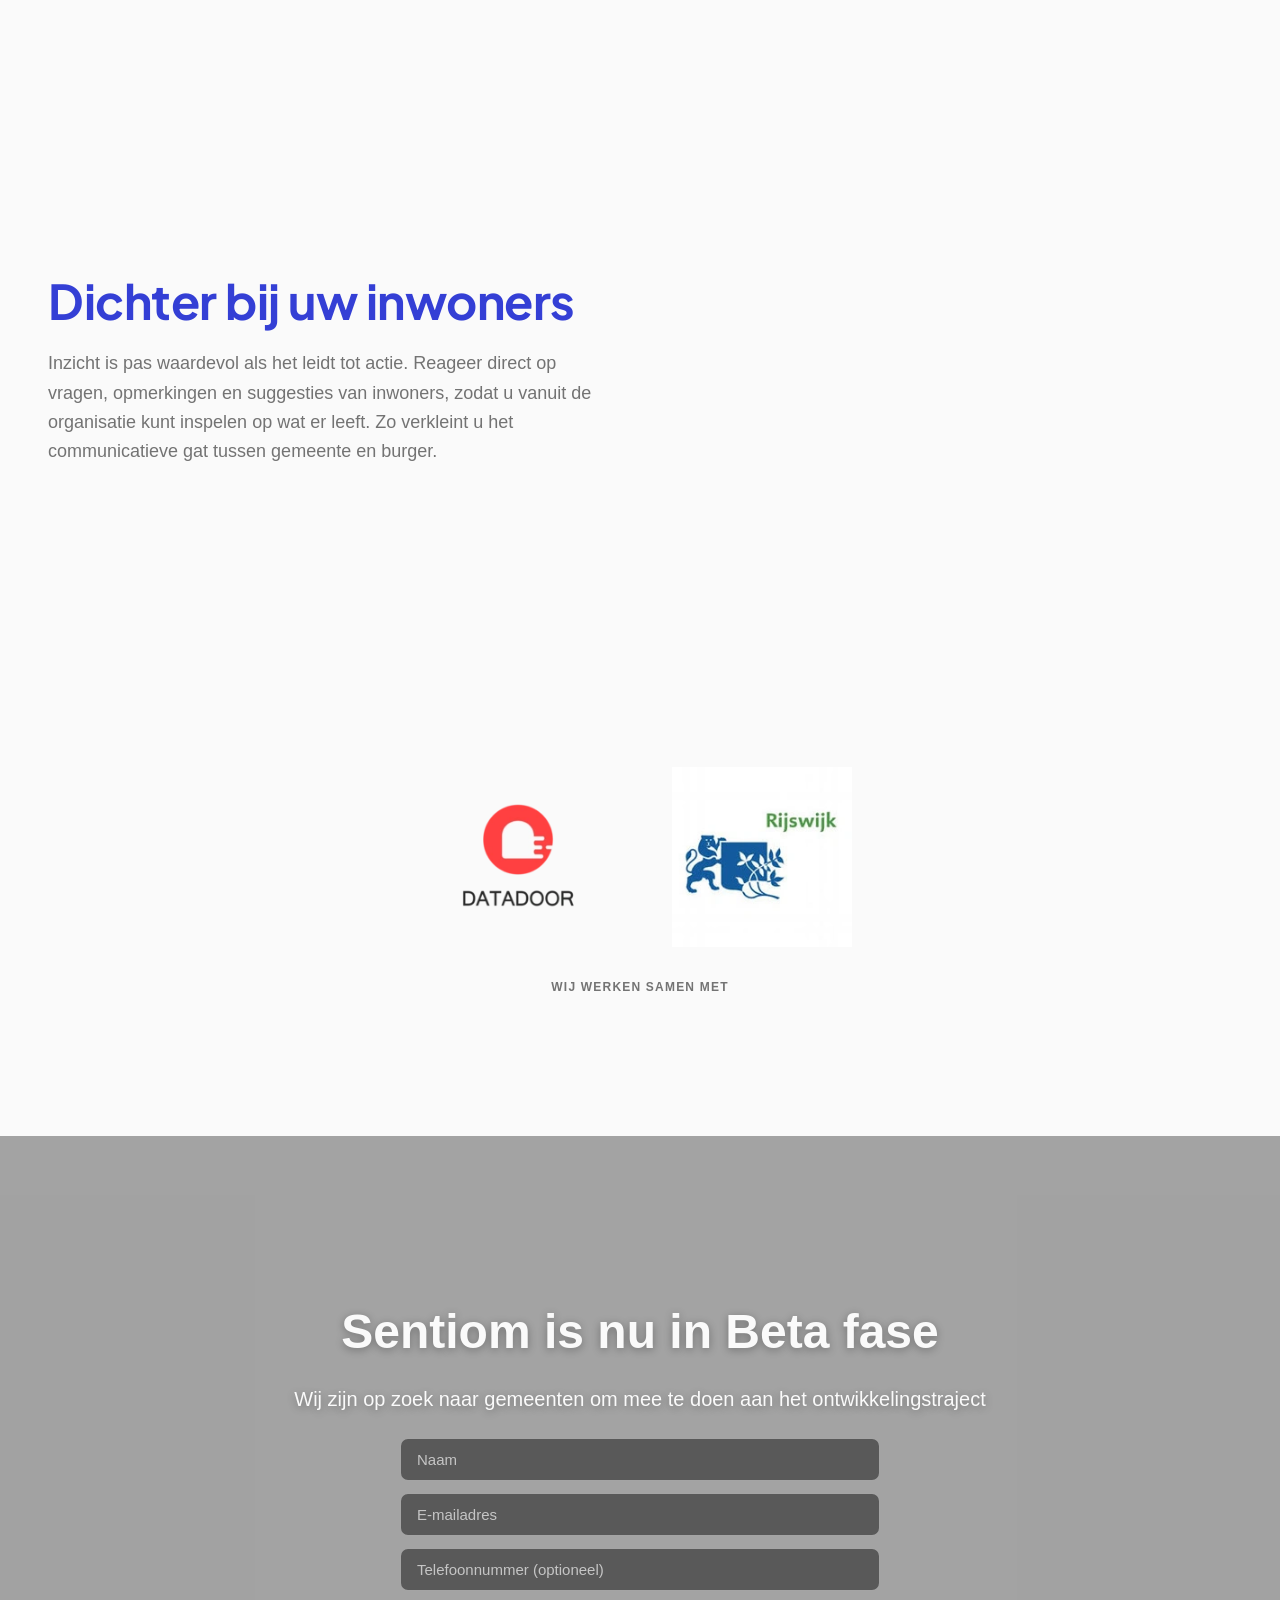
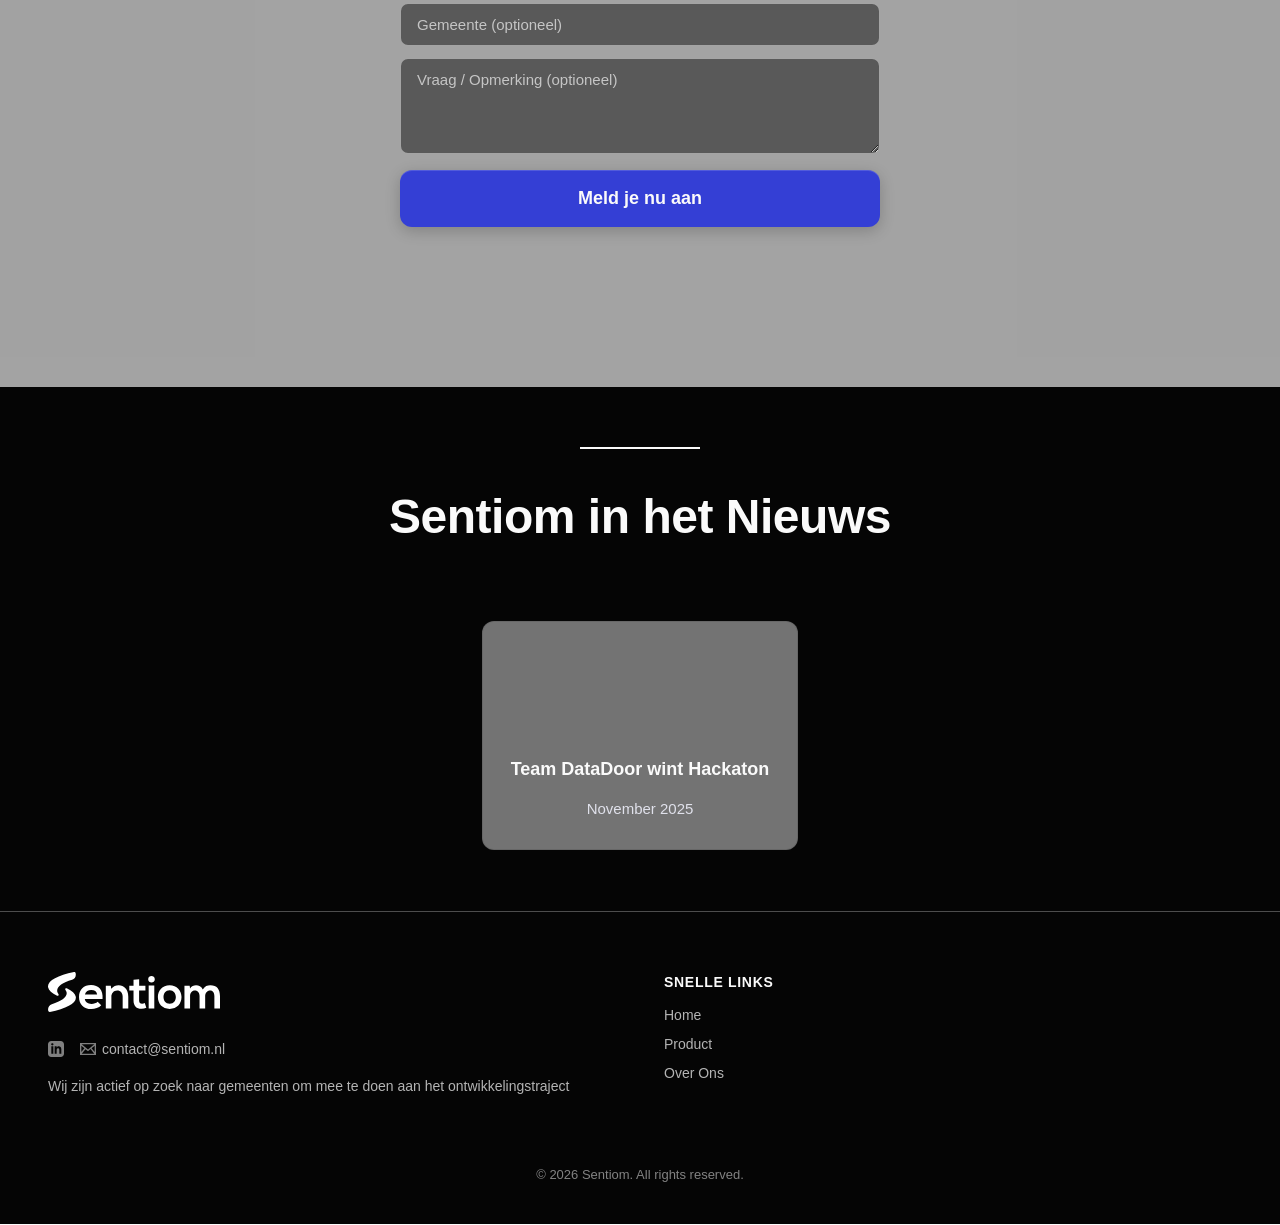
==== commit 0985d3d9: "enlgish" ====
--- a/index.html
+++ b/index.html
@@ -60,6 +60,7 @@
     </script>
 
     <link rel="stylesheet" href="styles.css">
+    <script src="i18n.js"></script>
 </head>
 <body>
     <!-- Navigation -->
@@ -69,13 +70,17 @@
                 <img src="own logo files/SVG/Logo Blue.svg" alt="Sentiom Logo">
             </a>
             <div class="nav-menu">
-                <a href="#">Home</a>
-                <a href="product.html">Product</a>
-                <a href="over-ons.html">Over Ons</a>
+                <a href="#" data-i18n="nav.home">Home</a>
+                <a href="product.html" data-i18n="nav.product">Product</a>
+                <a href="over-ons.html" data-i18n="nav.about">Over Ons</a>
             </div>
             <div class="nav-actions">
-                <a href="https://app.sentiom.nl" class="nav-login">Inloggen</a>
-                <a href="mailto:contact@sentiom.nl" class="nav-cta">Contact</a>
+                <a href="https://app.sentiom.nl" class="nav-login" data-i18n="nav.login">Inloggen</a>
+                <a href="mailto:contact@sentiom.nl" class="nav-cta" data-i18n="nav.contact">Contact</a>
+                <div class="lang-switcher">
+                    <button class="lang-btn" data-lang="nl" onclick="setLang('nl')" aria-label="Nederlands">&#127475;&#127473;</button>
+                    <button class="lang-btn" data-lang="en" onclick="setLang('en')" aria-label="English">&#127468;&#127463;</button>
+                </div>
                 <button class="nav-hamburger" aria-label="Menu">
                     <span></span><span></span><span></span>
                 </button>
@@ -88,10 +93,10 @@
     <section class="hero">
         <div class="hero-container">
             <div class="hero-text">
-                <h1>Een <span class="highlight cycling-word">Beter</span><br>Beeld Van Wat Speelt In Jouw Gemeente</h1>
+                <h1><span data-i18n="hero.prefix">Een</span> <span class="highlight cycling-word">Beter</span><br><span data-i18n="hero.suffix">Beeld Van Wat Speelt In Jouw Gemeente</span></h1>
                 <div class="hero-buttons">
-                    <a href="#alpha-section" class="btn-primary">Meld je aan voor de Beta</a>
-                    <a href="mailto:contact@sentiom.nl" class="btn-secondary">Contact</a>
+                    <a href="#alpha-section" class="btn-primary" data-i18n="hero.cta1">Meld je aan voor de Beta</a>
+                    <a href="mailto:contact@sentiom.nl" class="btn-secondary" data-i18n="hero.cta2">Contact</a>
                 </div>
             </div>
             <div class="hero-image">
@@ -125,8 +130,8 @@
     <section id="service" class="section-two-col-reverse">
         <div class="two-col-container">
             <div class="two-col-text">
-                <h2>Meer inzicht, minder tijd</h2>
-                <p>Sentiom volgt doorlopend wat er speelt binnen uw gemeente. Social media, nieuws en beleidsontwikkelingen worden met AI samengebracht in één overzicht, met dagelijkse rapportages en automatisch gegenereerde verdiepingsrapporten. Zo beschikt u altijd over actuele context voor onderbouwde beleidskeuzes, zonder handmatig zoekwerk.</p>
+                <h2 data-i18n="section.insight_h2">Meer inzicht, minder tijd</h2>
+                <p data-i18n="section.insight_p">Sentiom volgt doorlopend wat er speelt binnen uw gemeente. Social media, nieuws en beleidsontwikkelingen worden met AI samengebracht in één overzicht, met dagelijkse rapportages en automatisch gegenereerde verdiepingsrapporten. Zo beschikt u altijd over actuele context voor onderbouwde beleidskeuzes, zonder handmatig zoekwerk.</p>
             </div>
             <div class="two-col-image">
                 <picture>
@@ -159,8 +164,8 @@
     <section class="section-two-col">
         <div class="two-col-container">
             <div class="two-col-text">
-                <h2>Dichter bij uw inwoners</h2>
-                <p>Inzicht is pas waardevol als het leidt tot actie. Reageer direct op vragen, opmerkingen en suggesties van inwoners, zodat u vanuit de organisatie kunt inspelen op wat er leeft. Zo verkleint u het communicatieve gat tussen gemeente en burger.</p>
+                <h2 data-i18n="section.closer_h2">Dichter bij uw inwoners</h2>
+                <p data-i18n="section.closer_p">Inzicht is pas waardevol als het leidt tot actie. Reageer direct op vragen, opmerkingen en suggesties van inwoners, zodat u vanuit de organisatie kunt inspelen op wat er leeft. Zo verkleint u het communicatieve gat tussen gemeente en burger.</p>
             </div>
             <div class="two-col-image">
                 <picture>
@@ -204,7 +209,7 @@
                     <img src="logos/rijswijk-200w.jpg" srcset="logos/rijswijk-400w.jpg 2x" alt="Gemeente Rijswijk" width="100" height="100" loading="lazy">
                 </picture>
             </div>
-            <p class="partners-label">Wij werken samen met</p>
+            <p class="partners-label" data-i18n="section.partners_label">Wij werken samen met</p>
         </div>
     </section>
 
@@ -219,20 +224,22 @@
 
     <script>
         // Cycle through words in hero heading with slide + blur animation
-        const words = ['Beter', 'Slimmer', 'Sneller', 'Actueler'];
+        let words = t('hero.words');
         let currentIndex = 0;
         const cyclingElement = document.querySelector('.cycling-word');
 
+        window.updateCyclingWords = function () {
+            words = t('hero.words');
+            cyclingElement.textContent = words[currentIndex];
+        };
+
         function cycleWord() {
-            // Slide out animation
             cyclingElement.classList.add('slide-out');
 
             setTimeout(() => {
-                // Change word
                 currentIndex = (currentIndex + 1) % words.length;
                 cyclingElement.textContent = words[currentIndex];
 
-                // Remove slide-out and add slide-in
                 cyclingElement.classList.remove('slide-out');
                 cyclingElement.classList.add('slide-in');
 
--- a/styles.css
+++ b/styles.css
@@ -175,6 +175,36 @@
     opacity: 0.9;
     color: hsl(var(--primary-foreground));
     text-decoration: none;
+}
+
+/* LANGUAGE SWITCHER */
+.lang-switcher {
+    display: flex;
+    align-items: center;
+    gap: 2px;
+}
+
+.lang-btn {
+    background: none;
+    border: none;
+    cursor: pointer;
+    padding: 3px 5px;
+    border-radius: 6px;
+    font-size: 20px;
+    line-height: 1;
+    opacity: 0.4;
+    transition: opacity 0.2s, background 0.2s;
+    display: flex;
+    align-items: center;
+}
+
+.lang-btn:hover {
+    opacity: 0.8;
+    background: hsl(var(--muted));
+}
+
+.lang-btn.active {
+    opacity: 1;
 }
 
 /* HERO SECTION */
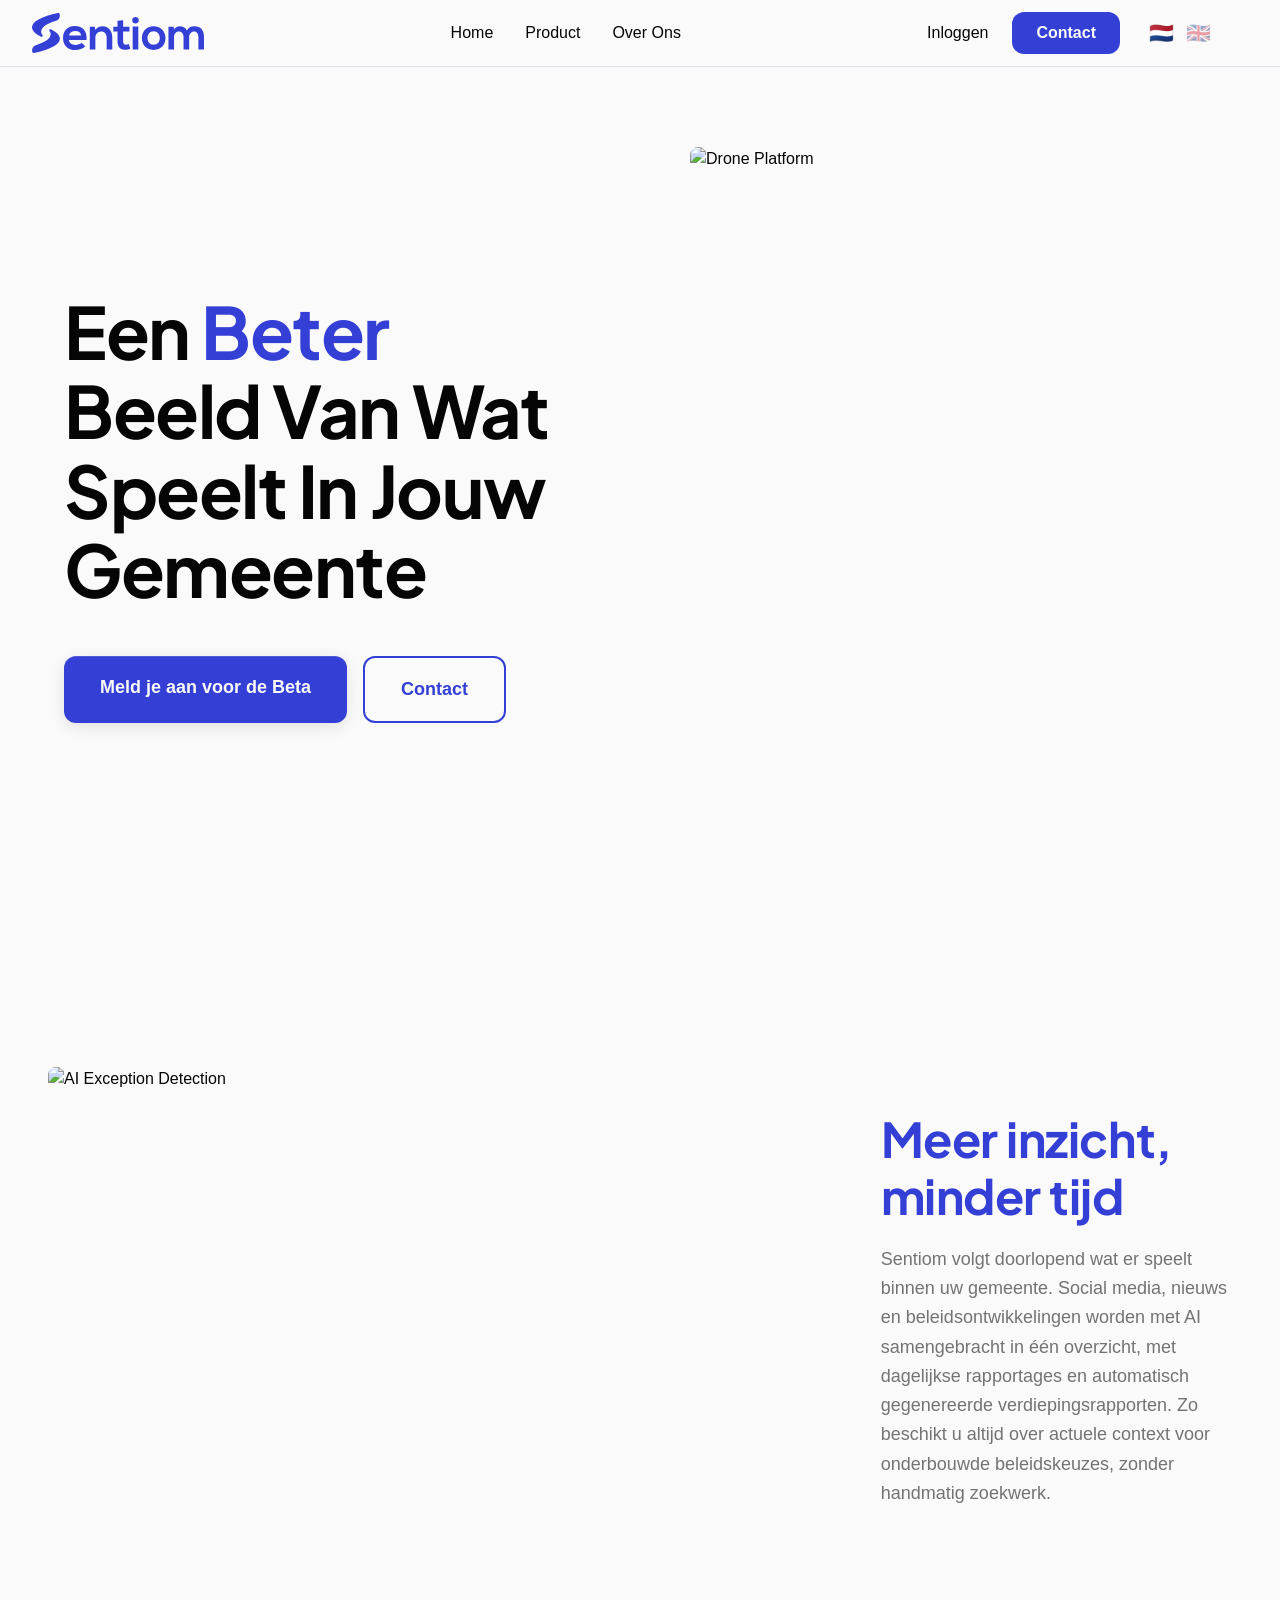
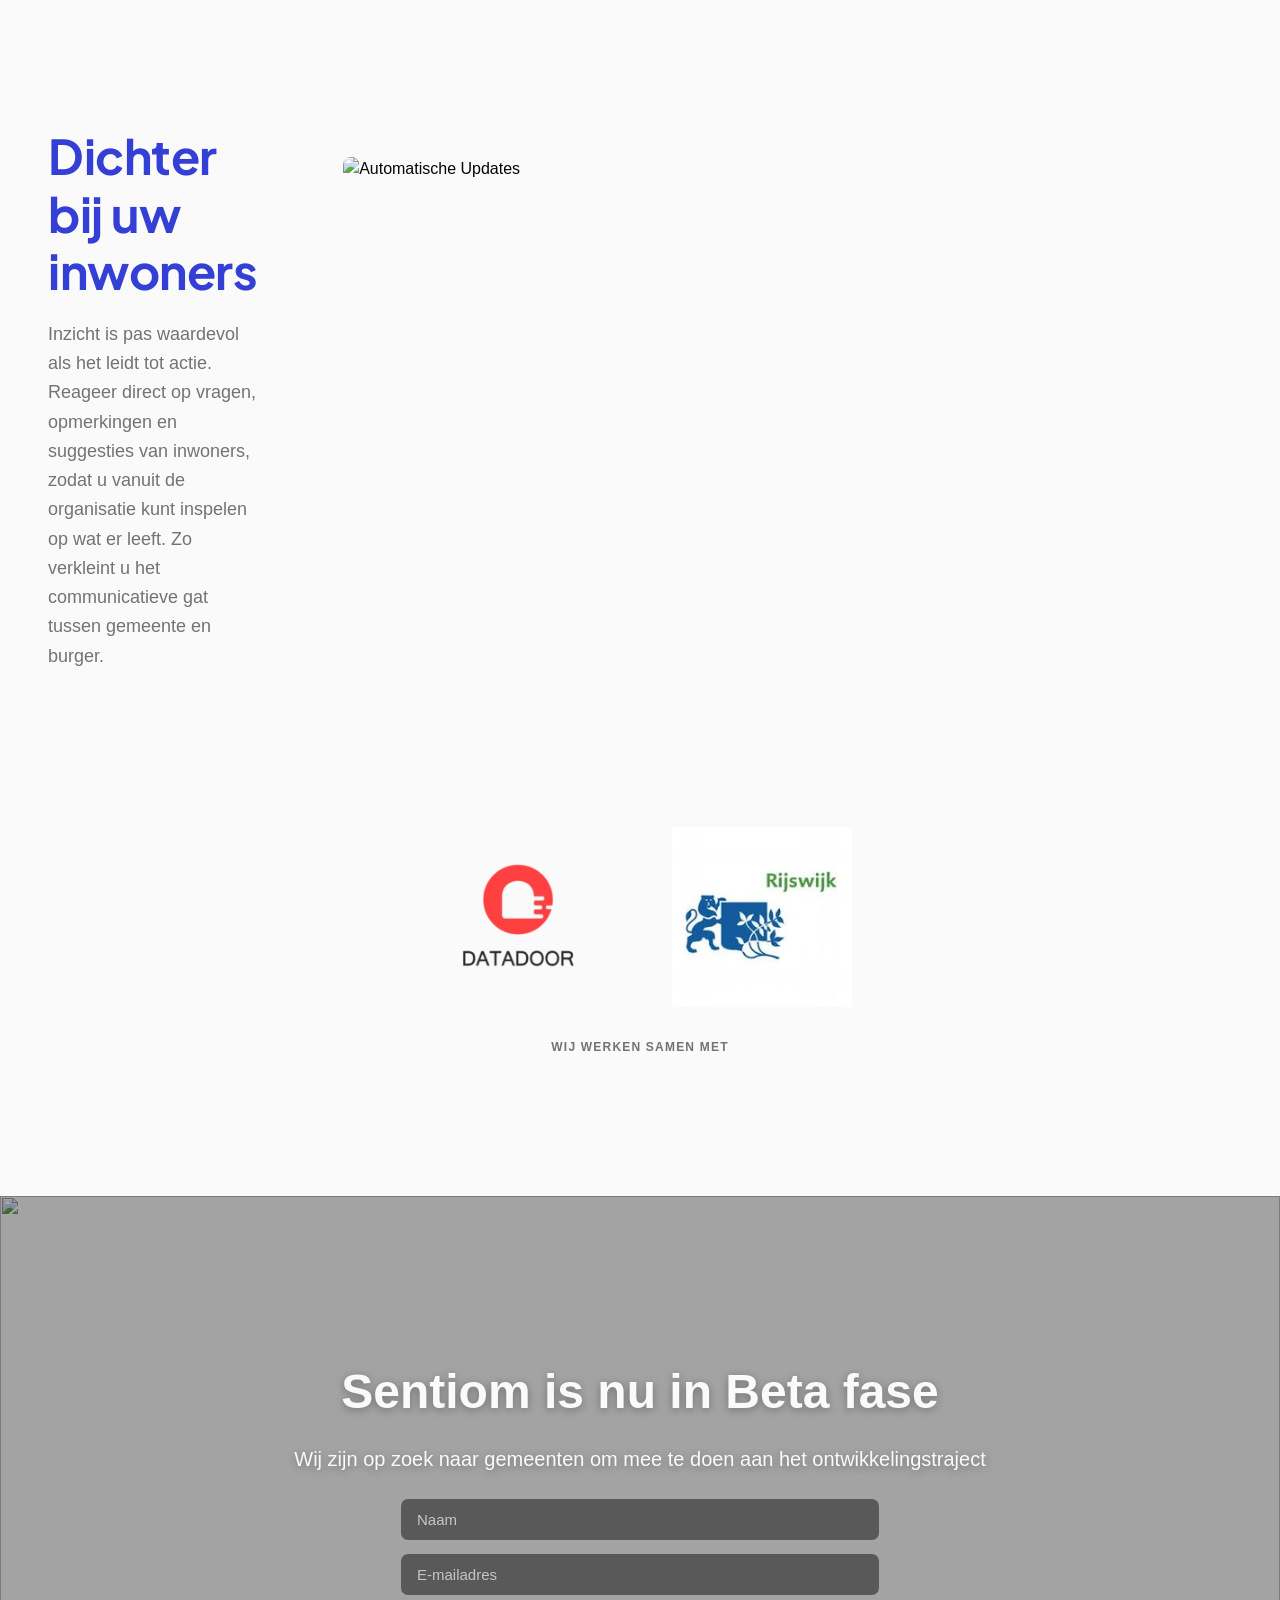
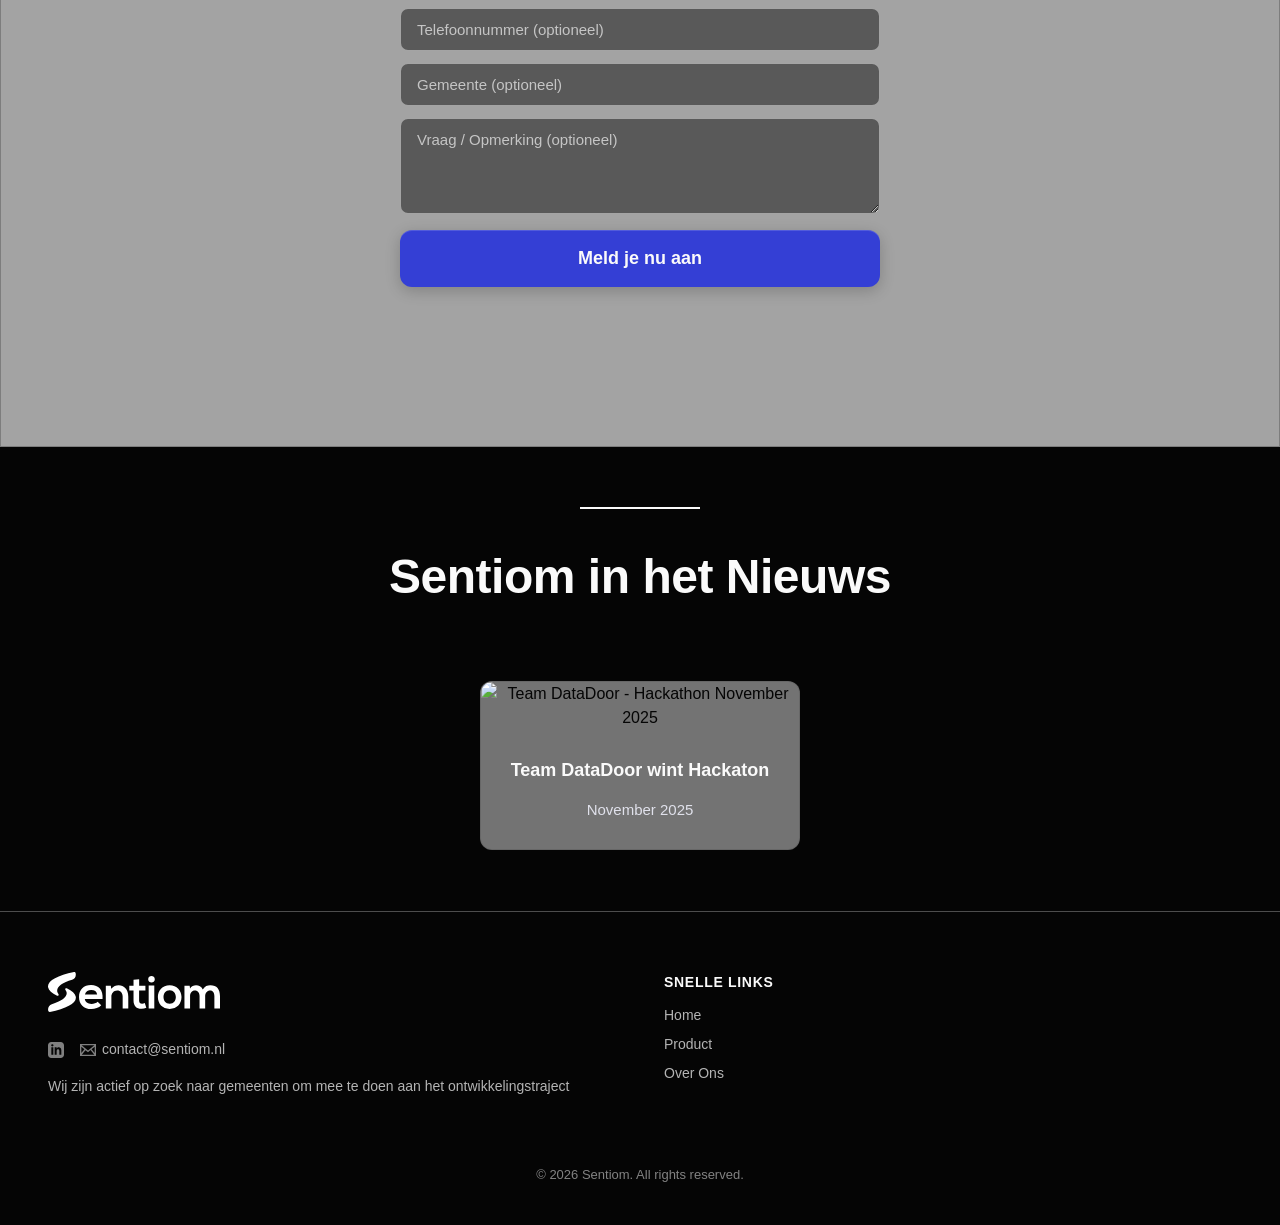
==== commit bfb632e2: "responsive design" ====
--- a/index.html
+++ b/index.html
@@ -73,6 +73,8 @@
                 <a href="#" data-i18n="nav.home">Home</a>
                 <a href="product.html" data-i18n="nav.product">Product</a>
                 <a href="over-ons.html" data-i18n="nav.about">Over Ons</a>
+                <a href="https://app.sentiom.nl" class="nav-menu-only" data-i18n="nav.login">Inloggen</a>
+                <a href="mailto:contact@sentiom.nl" class="nav-menu-only nav-menu-cta" data-i18n="nav.contact">Contact</a>
             </div>
             <div class="nav-actions">
                 <a href="https://app.sentiom.nl" class="nav-login" data-i18n="nav.login">Inloggen</a>
--- a/styles.css
+++ b/styles.css
@@ -109,6 +109,10 @@
 
 .nav-menu a:hover {
     color: hsl(var(--primary));
+}
+
+.nav-menu-only {
+    display: none;
 }
 
 .nav-actions {
@@ -998,6 +1002,24 @@
         border-bottom: none;
     }
 
+    .nav-login,
+    .nav-cta {
+        display: none;
+    }
+
+    .nav-menu-only {
+        display: block;
+    }
+
+    .nav-menu-cta {
+        color: hsl(var(--primary));
+        font-weight: 700;
+    }
+
+    .lang-btn {
+        font-size: 18px;
+    }
+
     .nav-container {
         gap: 16px;
         padding-left: 16px;
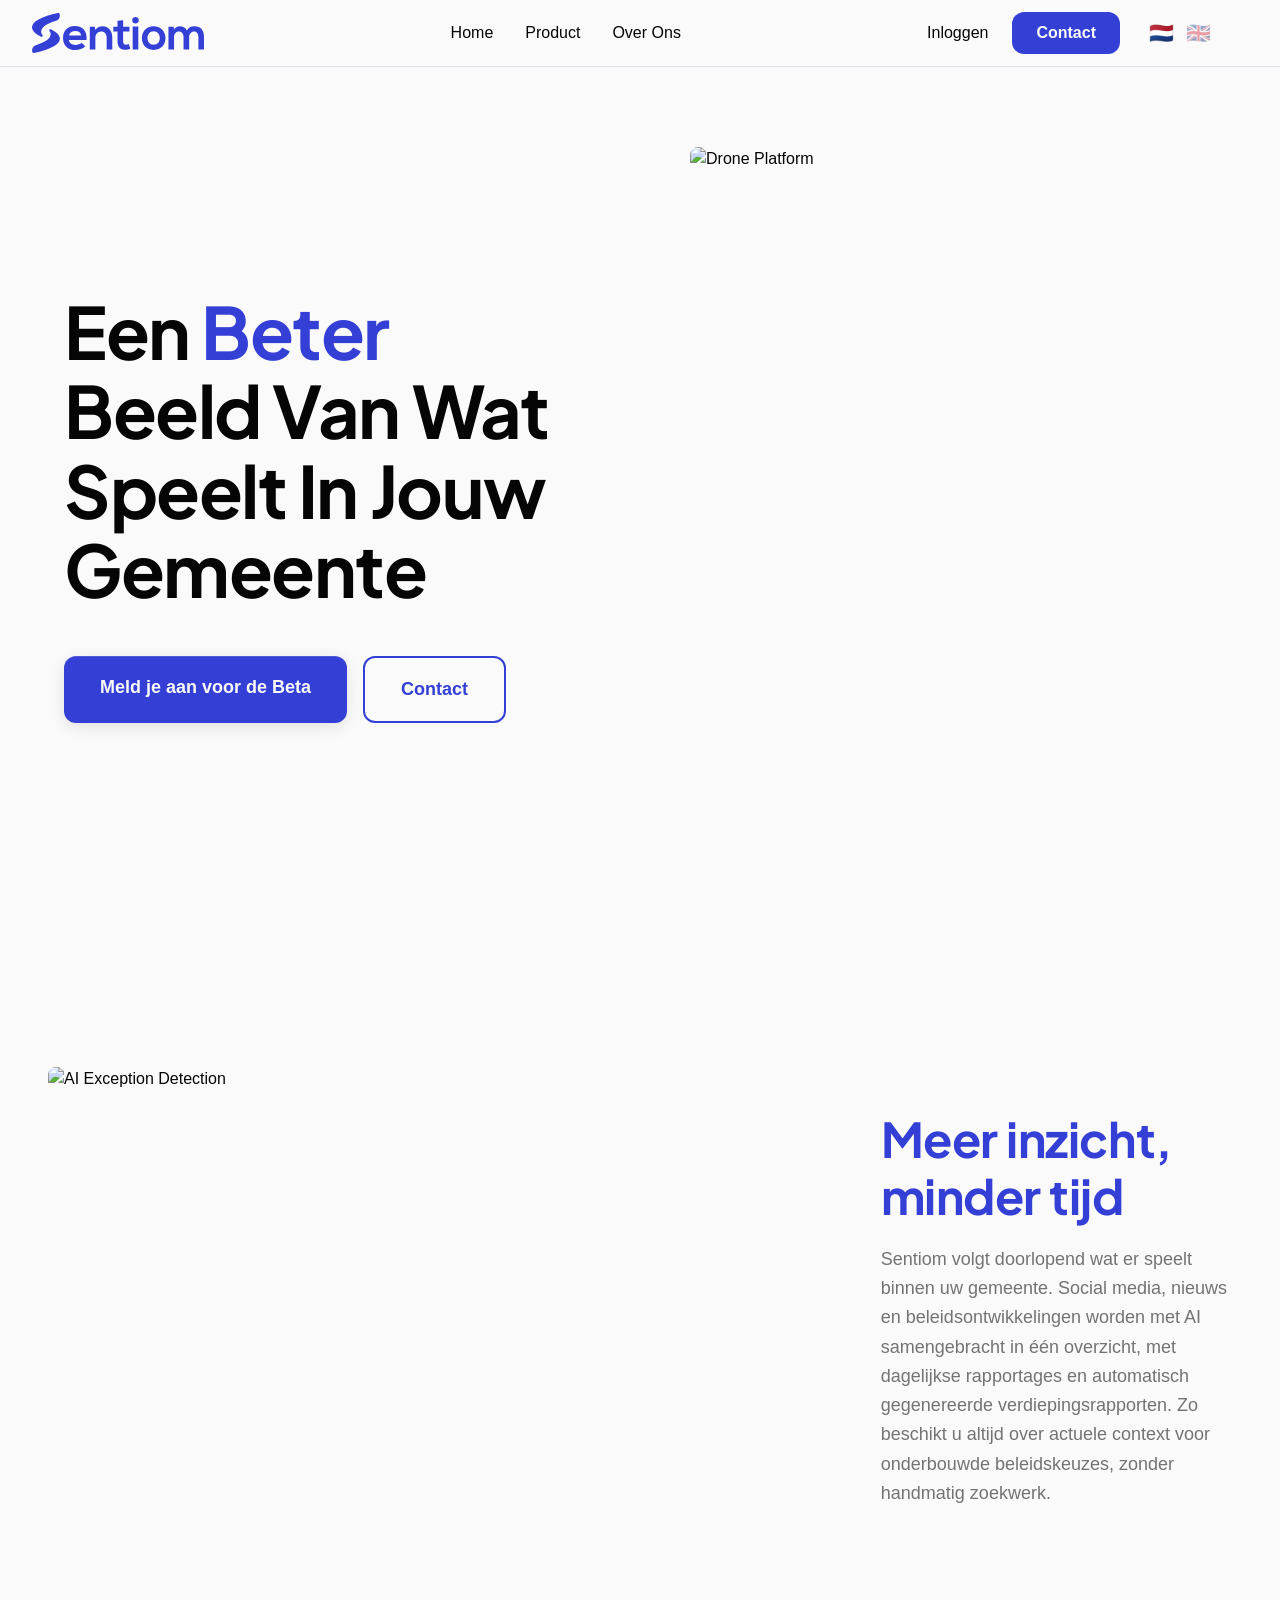
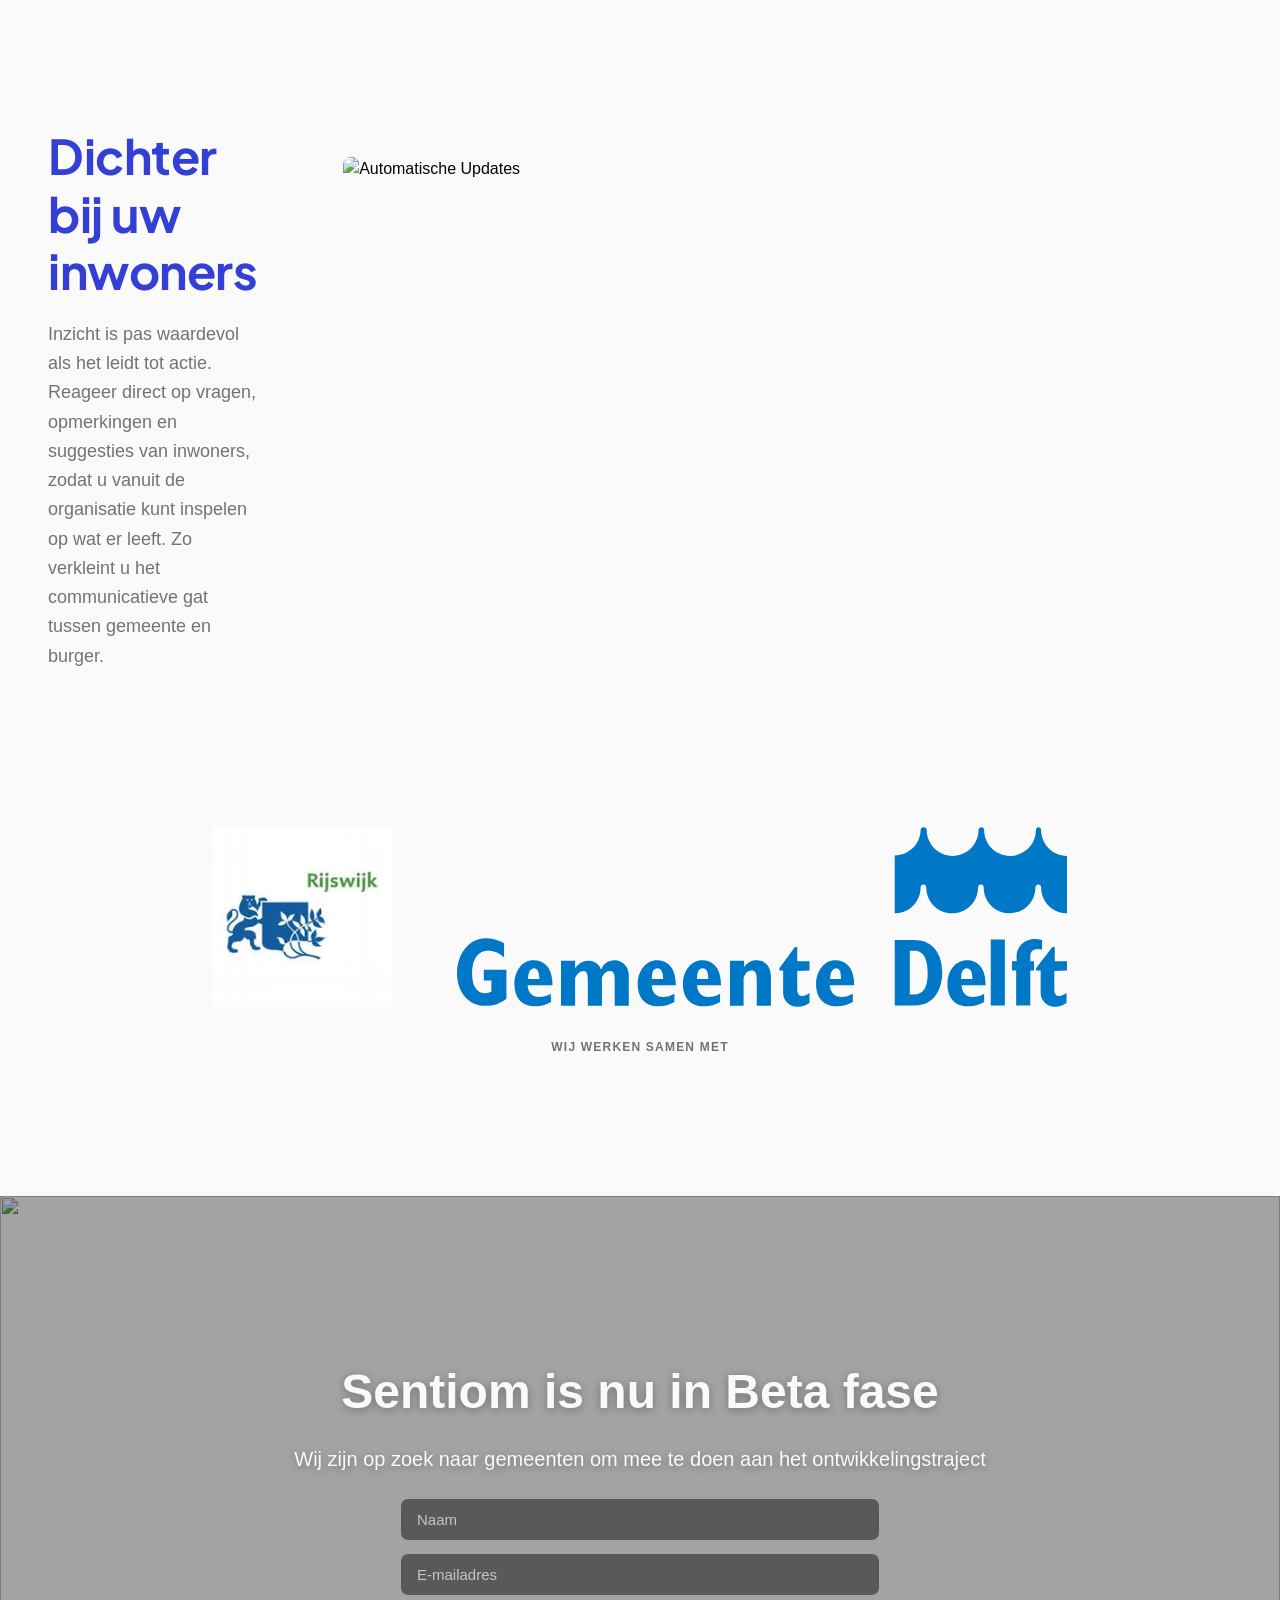
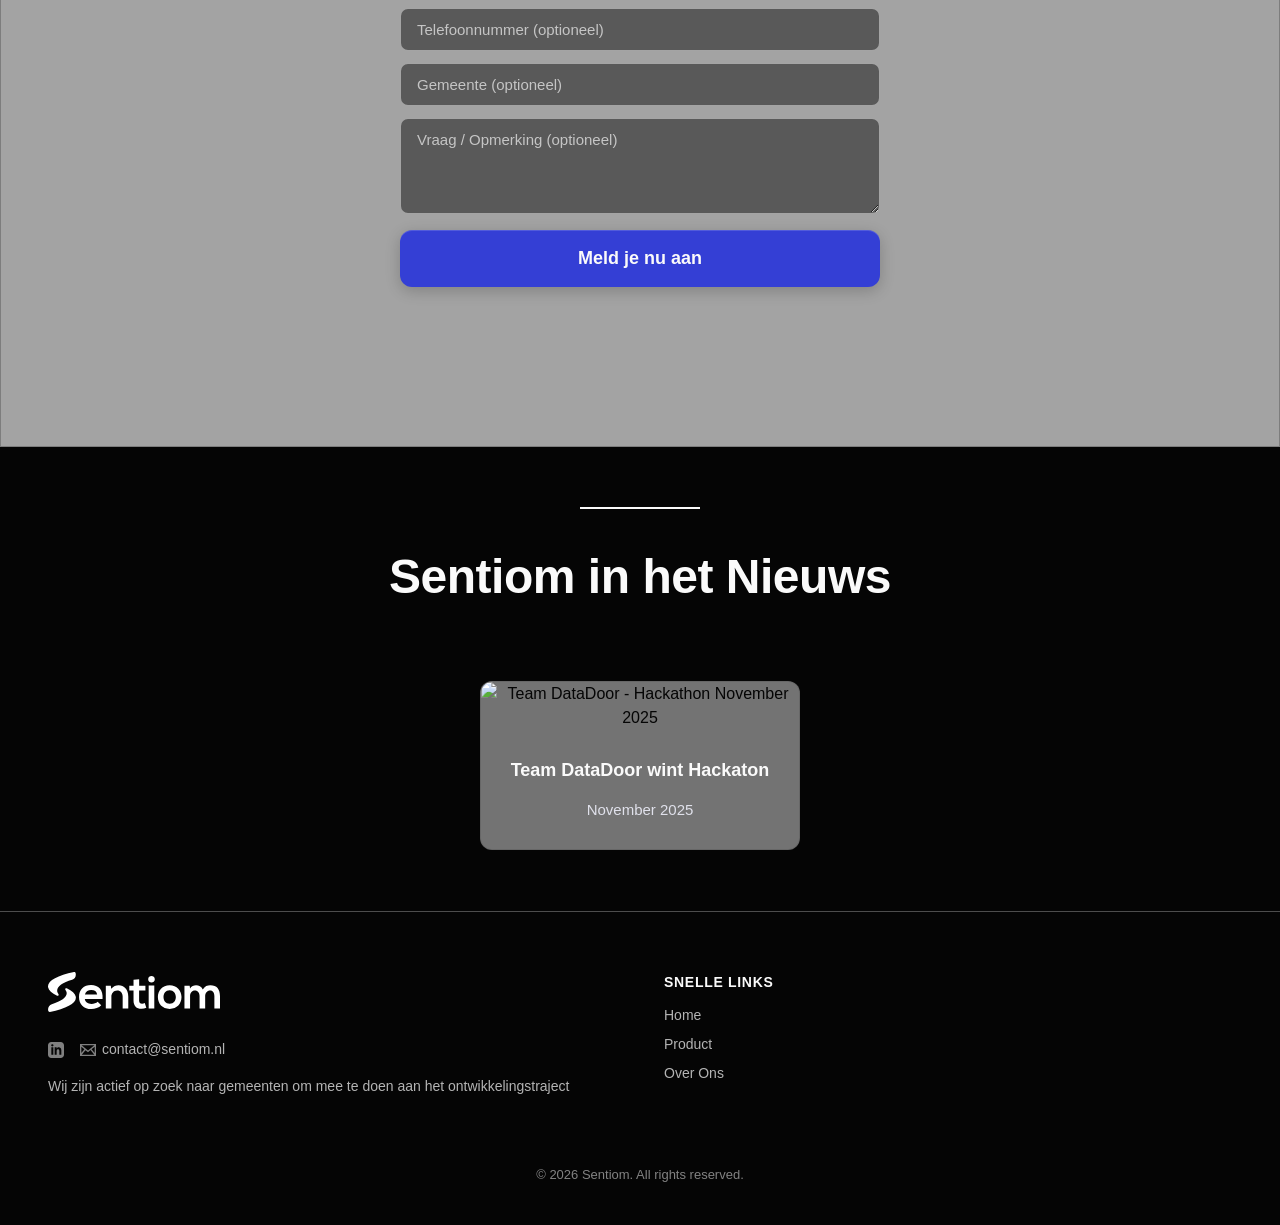
==== commit 7eca64f9: "robert, delft logo" ====
--- a/index.html
+++ b/index.html
@@ -5,8 +5,8 @@
     <meta name="viewport" content="width=device-width, initial-scale=1.0">
     <title>Sentiom - Een beter beeld van wat speelt in jouw gemeente</title>
     <meta name="description" content="Sentiom volgt doorlopend wat er speelt binnen uw gemeente. Nieuws, social media en beleidsontwikkelingen samengebracht in één overzicht voor onderbouwde beleidskeuzes.">
-    <meta name="keywords" content="Sentiom, gemeente, beleid, nieuws, social media, DataDoor, gemeentelijk beleid">
-    <meta name="author" content="DataDoor">
+    <meta name="keywords" content="Sentiom, gemeente, beleid, nieuws, social media, gemeentelijk beleid">
+    <meta name="author" content="Sentiom">
 
     <!-- Open Graph / Facebook -->
     <meta property="og:type" content="website">
@@ -200,16 +200,15 @@
     <section class="partners-section">
         <div class="partners-container">
             <div class="partners-logos">
-                <a href="https://datadoor.nl/" target="_blank">
+                <a href="https://www.rijswijk.nl/" target="_blank">
                     <picture>
-                        <source srcset="logos/datadoor-200w.webp 1x, logos/datadoor-400w.webp 2x" type="image/webp">
-                        <img src="logos/datadoor-200w.png" srcset="logos/datadoor-400w.png 2x" alt="DataDoor" width="100" height="100" loading="lazy">
+                        <source srcset="logos/rijswijk-200w.webp 1x, logos/rijswijk-400w.webp 2x" type="image/webp">
+                        <img src="logos/rijswijk-200w.jpg" srcset="logos/rijswijk-400w.jpg 2x" alt="Gemeente Rijswijk" width="100" height="100" loading="lazy">
                     </picture>
                 </a>
-                <picture>
-                    <source srcset="logos/rijswijk-200w.webp 1x, logos/rijswijk-400w.webp 2x" type="image/webp">
-                    <img src="logos/rijswijk-200w.jpg" srcset="logos/rijswijk-400w.jpg 2x" alt="Gemeente Rijswijk" width="100" height="100" loading="lazy">
-                </picture>
+                <a href="https://www.delft.nl/" target="_blank">
+                    <img src="logos/delft.svg" alt="Gemeente Delft" height="40" loading="lazy">
+                </a>
             </div>
             <p class="partners-label" data-i18n="section.partners_label">Wij werken samen met</p>
         </div>
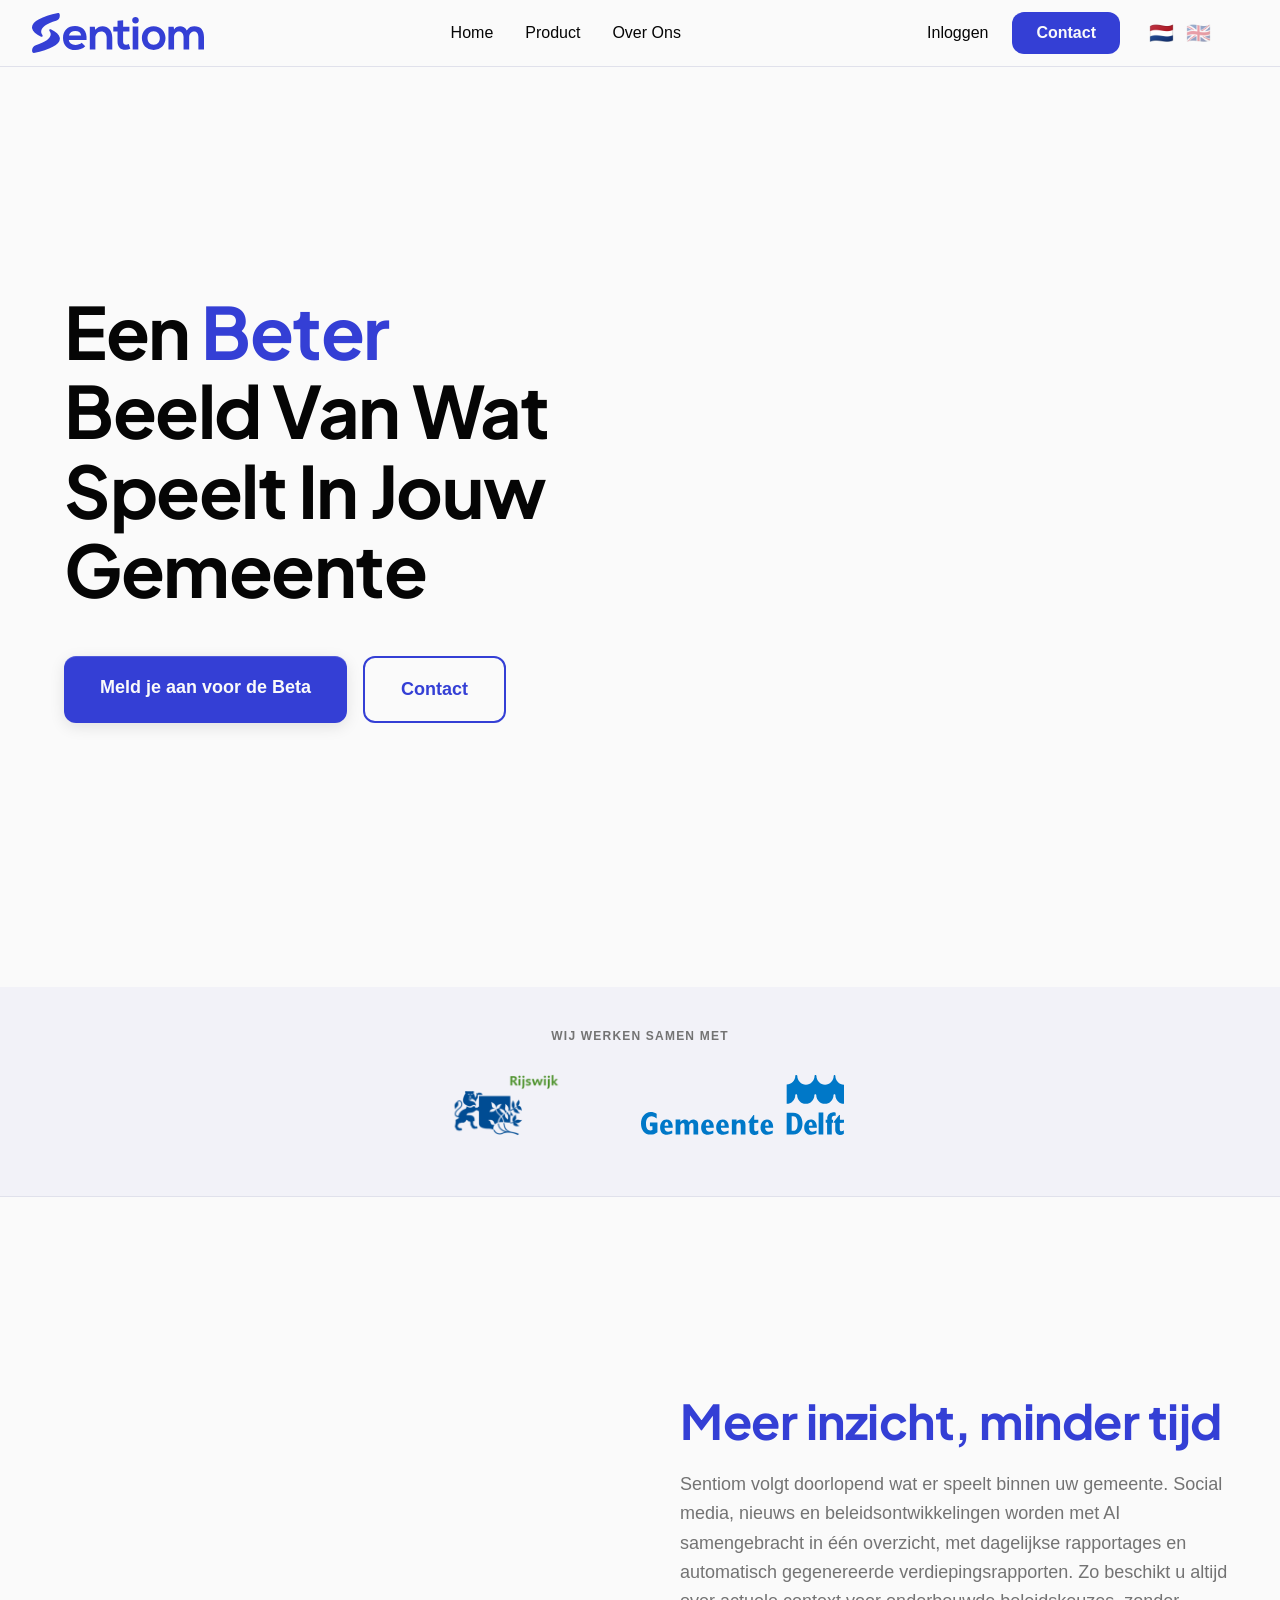
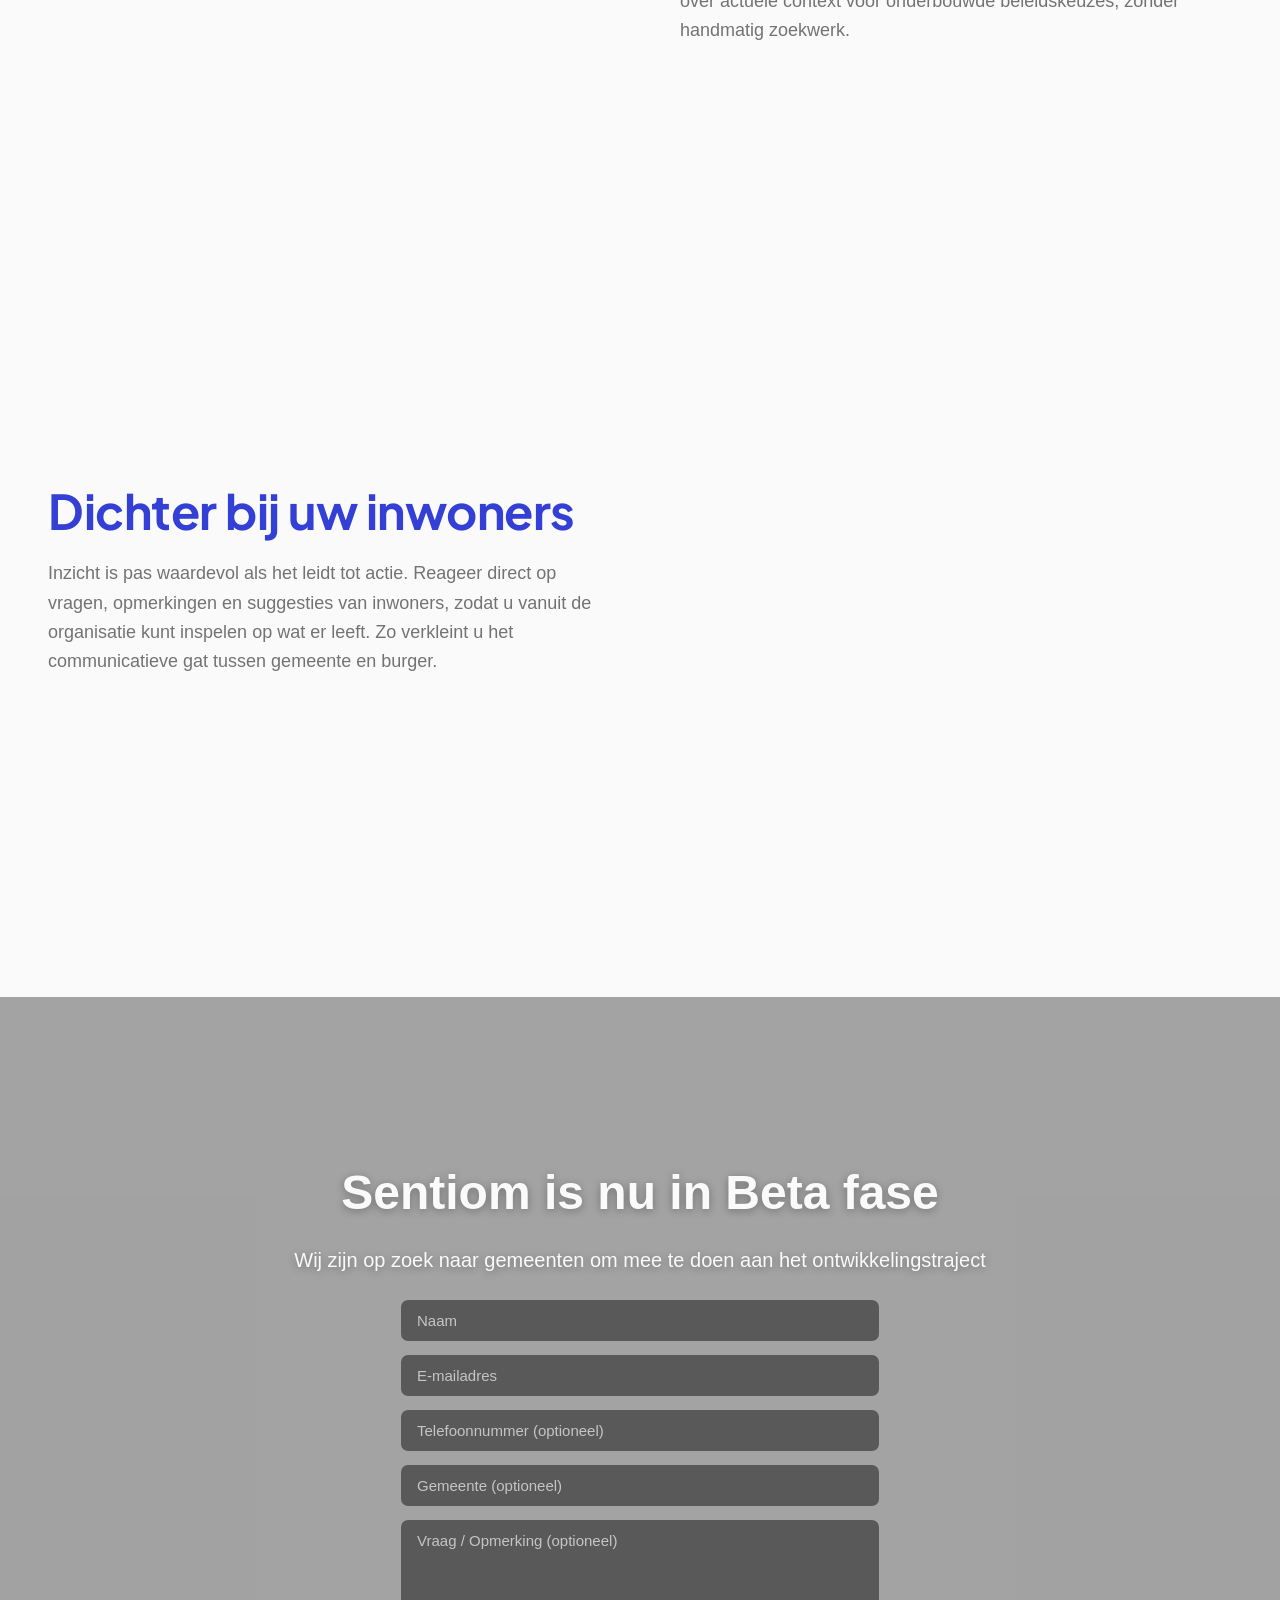
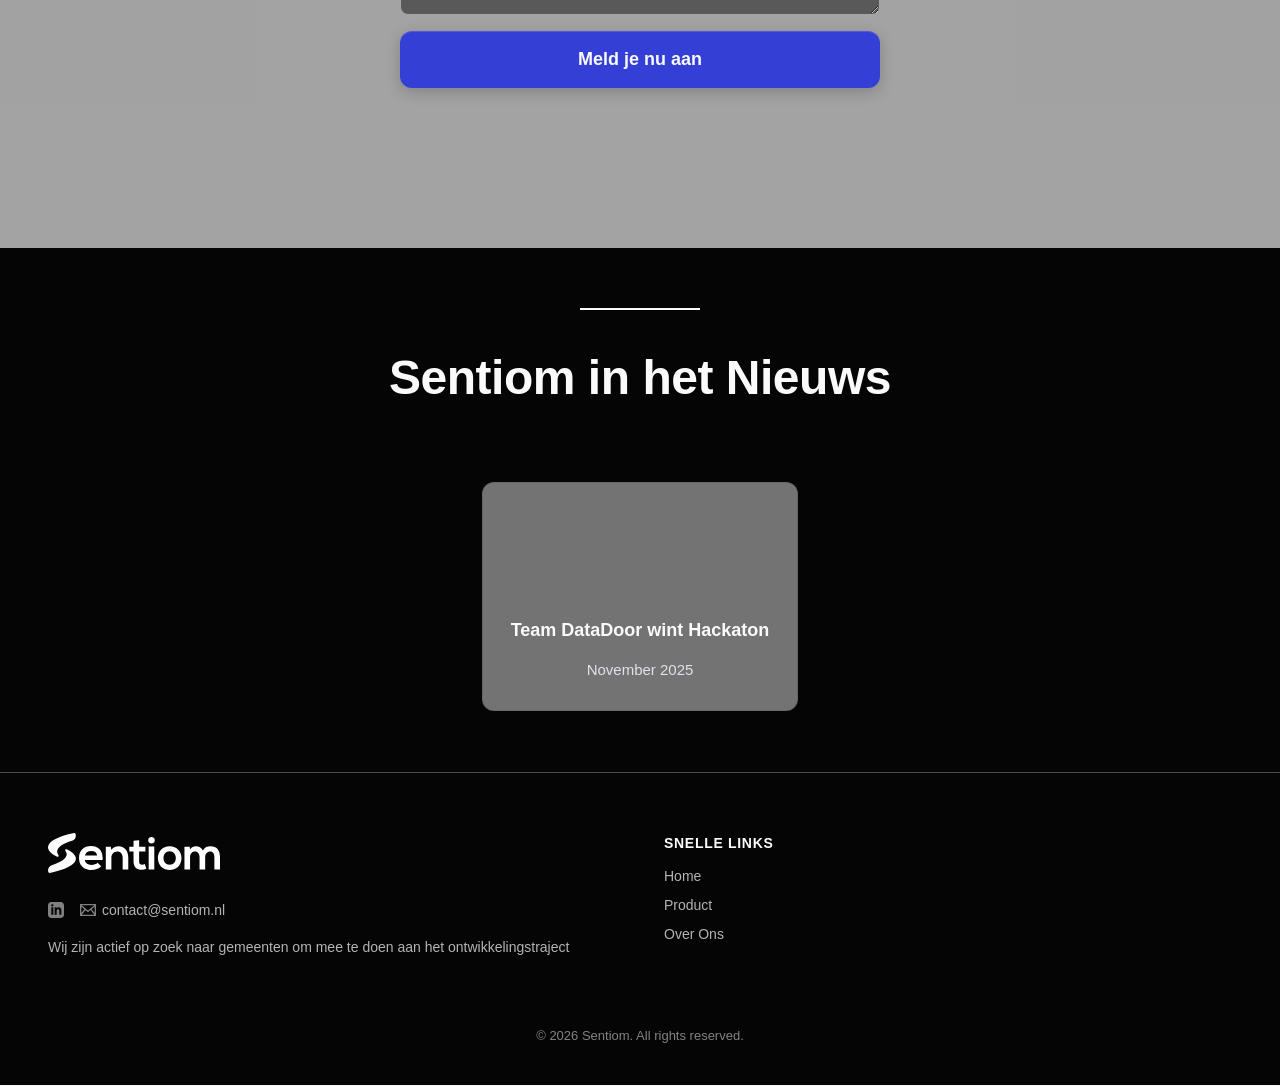
==== commit fd1bd9b3: "logo band" ====
--- a/index.html
+++ b/index.html
@@ -128,6 +128,21 @@
         </div>
     </section>
 
+    <!-- Partners Bar -->
+    <section class="partners-bar">
+        <div class="partners-container">
+            <p class="partners-label" data-i18n="section.partners_label">Wij werken samen met</p>
+            <div class="partners-logos">
+                <a href="https://www.rijswijk.nl/" target="_blank">
+                    <img src="logos/rijswijk.png" alt="Gemeente Rijswijk" class="logo-rijswijk" loading="lazy">
+                </a>
+                <a href="https://www.delft.nl/" target="_blank">
+                    <img src="logos/delft.svg" alt="Gemeente Delft" class="logo-delft" loading="lazy">
+                </a>
+            </div>
+        </div>
+    </section>
+
     <!-- AI + Drone Inspections -->
     <section id="service" class="section-two-col-reverse">
         <div class="two-col-container">
@@ -196,24 +211,6 @@
         </div>
     </section>
 
-    <!-- Partners Section -->
-    <section class="partners-section">
-        <div class="partners-container">
-            <div class="partners-logos">
-                <a href="https://www.rijswijk.nl/" target="_blank">
-                    <picture>
-                        <source srcset="logos/rijswijk-200w.webp 1x, logos/rijswijk-400w.webp 2x" type="image/webp">
-                        <img src="logos/rijswijk-200w.jpg" srcset="logos/rijswijk-400w.jpg 2x" alt="Gemeente Rijswijk" width="100" height="100" loading="lazy">
-                    </picture>
-                </a>
-                <a href="https://www.delft.nl/" target="_blank">
-                    <img src="logos/delft.svg" alt="Gemeente Delft" height="40" loading="lazy">
-                </a>
-            </div>
-            <p class="partners-label" data-i18n="section.partners_label">Wij werken samen met</p>
-        </div>
-    </section>
-
     <div id="shared-sections"></div>
     <script src="page-sections.js"></script>
     </main>
--- a/styles.css
+++ b/styles.css
@@ -379,7 +379,11 @@
     text-transform: uppercase;
     letter-spacing: 0.1em;
     color: hsl(var(--muted-foreground));
-    margin-top: 24px;
+    margin: 0 0 16px 0;
+}
+
+.partners-section .partners-label {
+    margin: 24px 0 0 0;
 }
 
 .partners-logos {
@@ -390,10 +394,17 @@
 }
 
 .partners-logos img {
-    height: 180px;
     width: auto;
     opacity: 1;
     object-fit: contain;
+}
+
+.partners-logos .logo-rijswijk {
+    height: 88px;
+}
+
+.partners-logos .logo-delft {
+    height: 60px;
 }
 
 /* TWO COLUMN SECTIONS */
@@ -1079,10 +1090,16 @@
     }
 
     .partners-logos img {
-        height: 120px;
-        max-height: 120px;
-        min-width: 150px;
+        width: auto;
         flex-shrink: 0;
+    }
+
+    .partners-logos .logo-rijswijk {
+        height: 66px;
+    }
+
+    .partners-logos .logo-delft {
+        height: 45px;
     }
 
     /* Nieuws badges op mobiel */
@@ -1193,9 +1210,15 @@
     }
 
     .partners-logos img {
-        height: 100px;
-        max-height: 100px;
-        min-width: 140px;
+        width: auto;
+    }
+
+    .partners-logos .logo-rijswijk {
+        height: 55px;
+    }
+
+    .partners-logos .logo-delft {
+        height: 38px;
     }
 
     .feature-card-image {
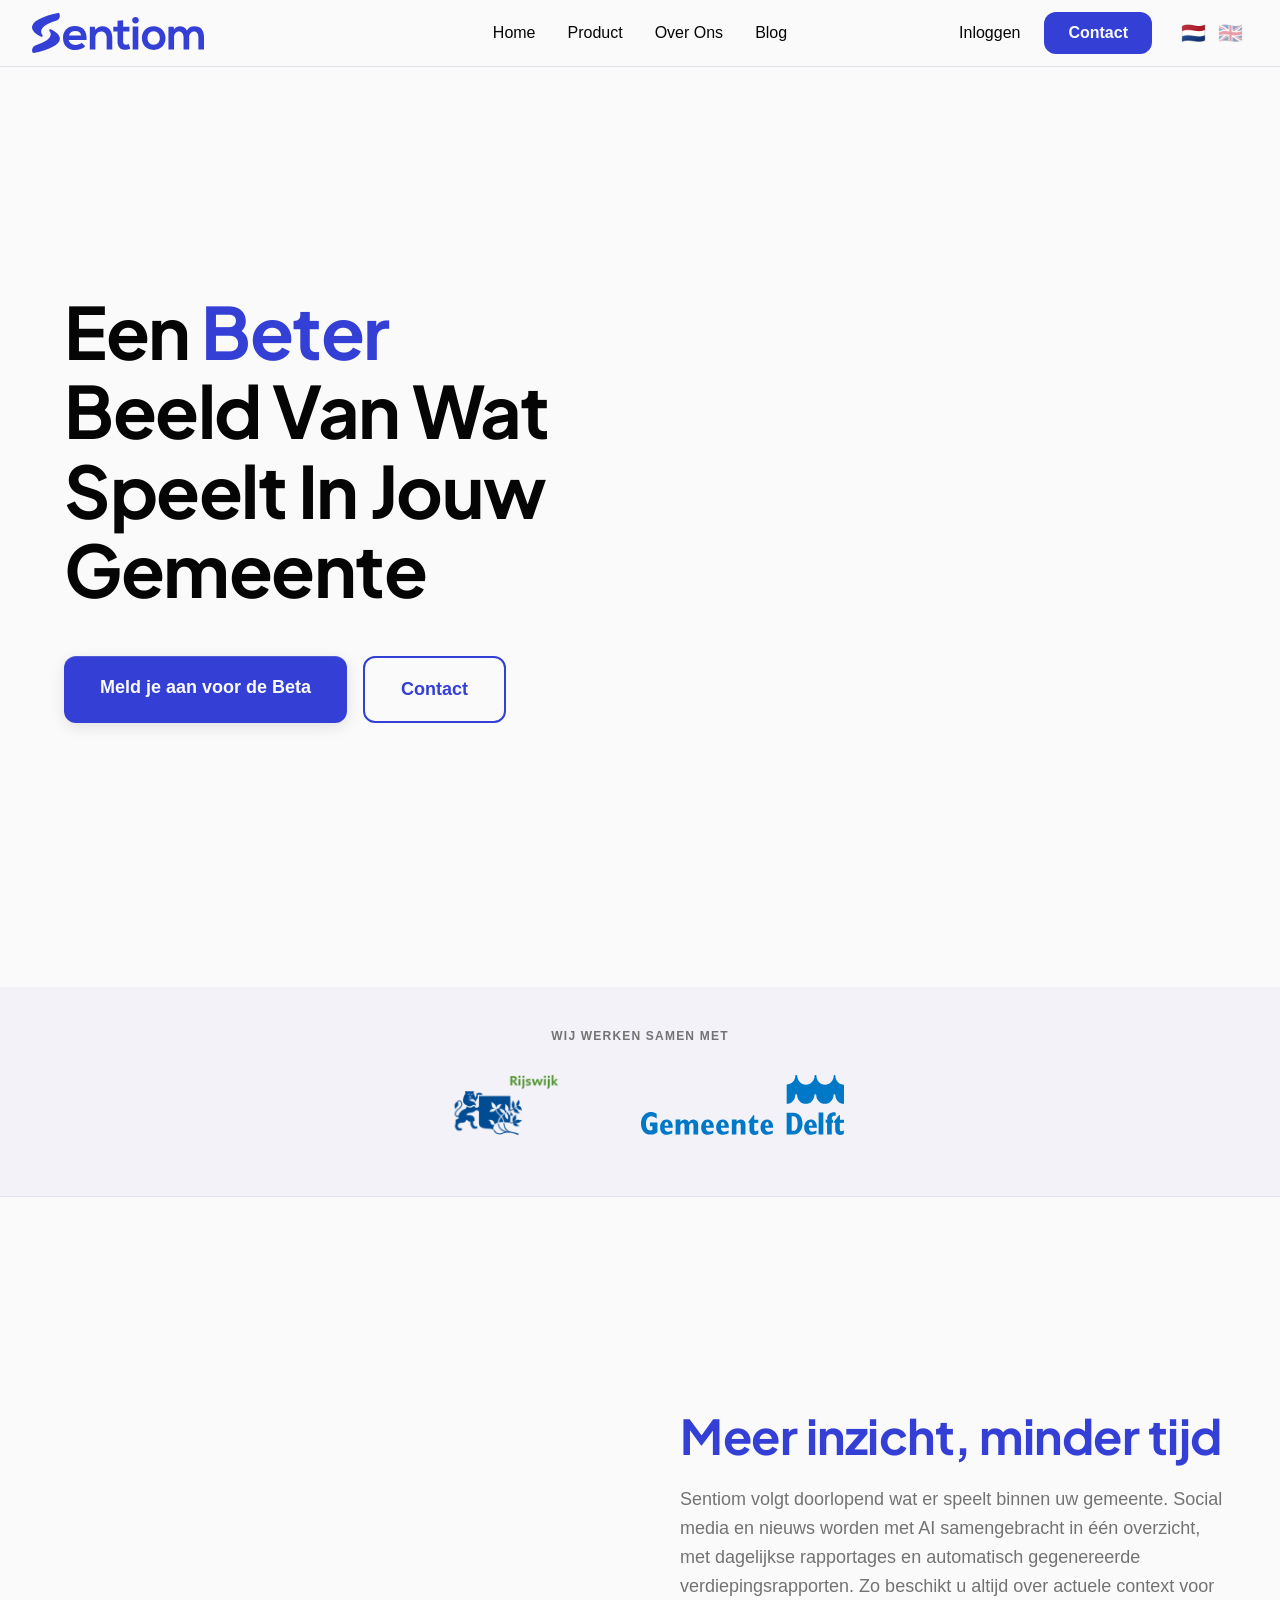
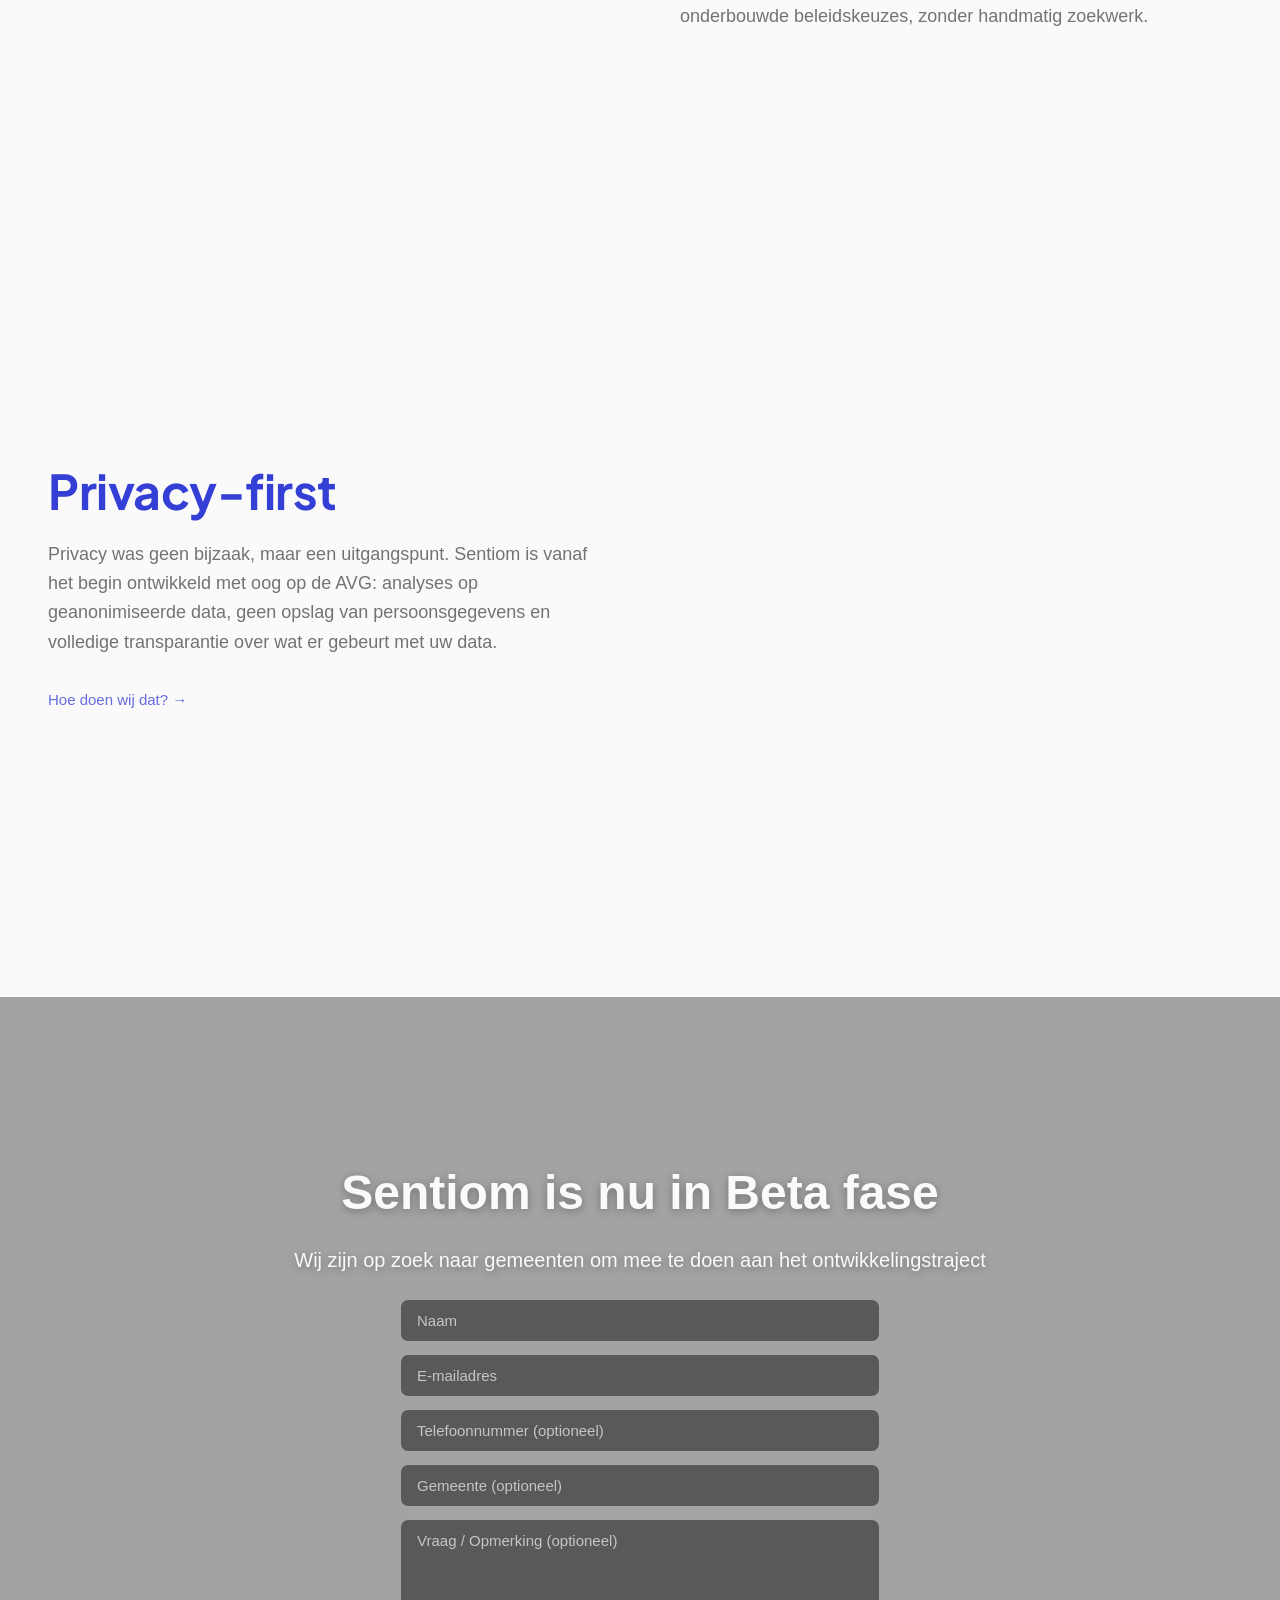
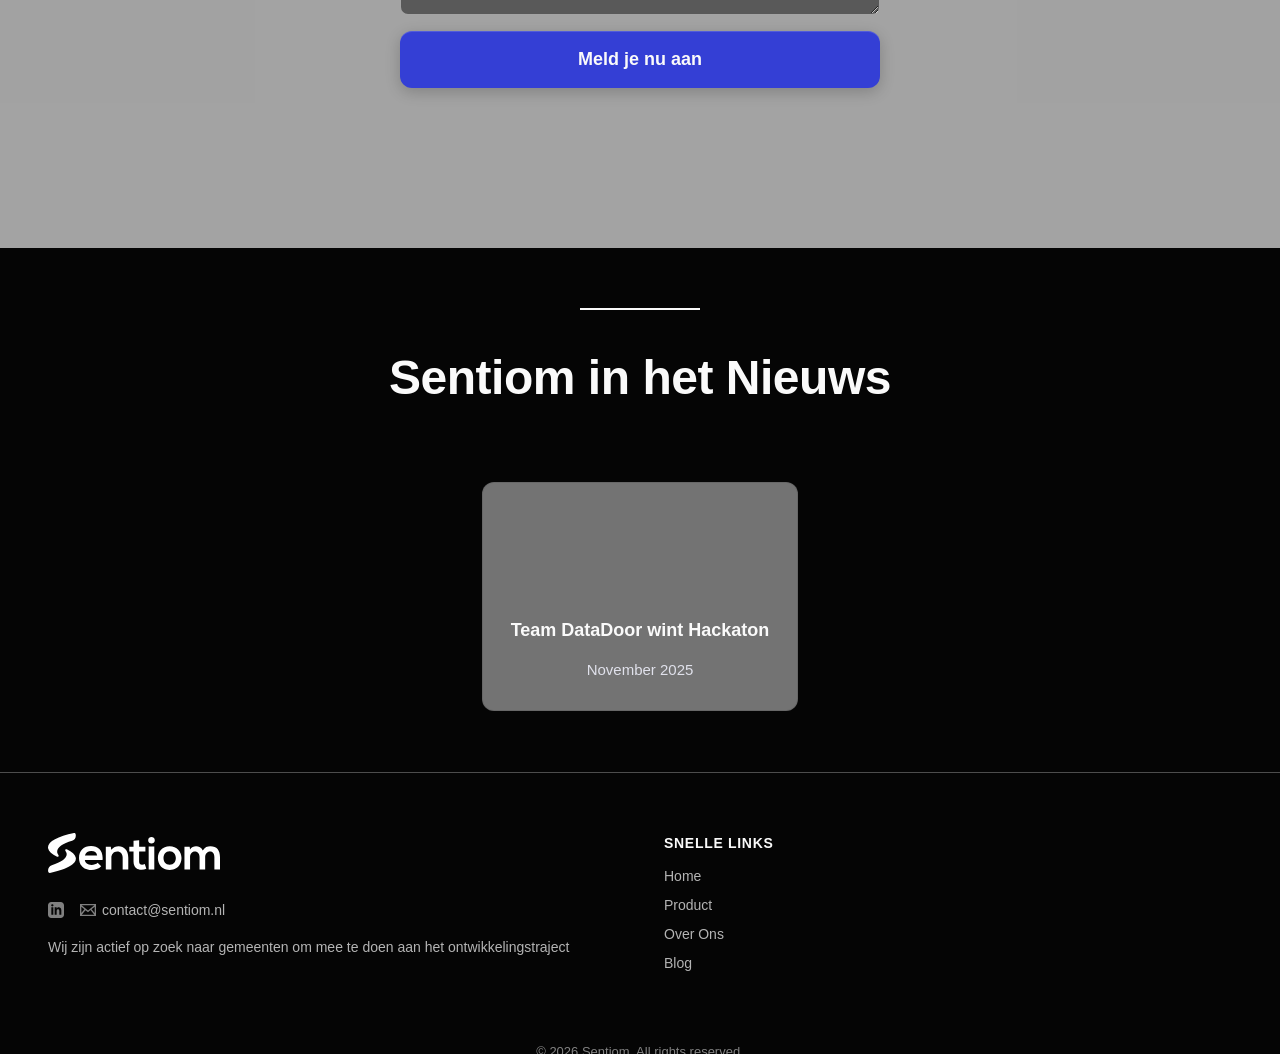
==== commit 920c9184: "updates updates" ====
--- a/index.html
+++ b/index.html
@@ -73,6 +73,7 @@
                 <a href="#" data-i18n="nav.home">Home</a>
                 <a href="product.html" data-i18n="nav.product">Product</a>
                 <a href="over-ons.html" data-i18n="nav.about">Over Ons</a>
+                <a href="blog/index.html" data-i18n="nav.blog">Blog</a>
                 <a href="https://app.sentiom.nl" class="nav-menu-only" data-i18n="nav.login">Inloggen</a>
                 <a href="mailto:contact@sentiom.nl" class="nav-menu-only nav-menu-cta" data-i18n="nav.contact">Contact</a>
             </div>
@@ -181,8 +182,9 @@
     <section class="section-two-col">
         <div class="two-col-container">
             <div class="two-col-text">
-                <h2 data-i18n="section.closer_h2">Dichter bij uw inwoners</h2>
-                <p data-i18n="section.closer_p">Inzicht is pas waardevol als het leidt tot actie. Reageer direct op vragen, opmerkingen en suggesties van inwoners, zodat u vanuit de organisatie kunt inspelen op wat er leeft. Zo verkleint u het communicatieve gat tussen gemeente en burger.</p>
+                <h2 data-i18n="section.closer_h2">Privacy-first</h2>
+                <p data-i18n="section.closer_p">Privacy was geen bijzaak, maar een uitgangspunt. Sentiom is vanaf het begin ontwikkeld met oog op de AVG: analyses op geanonimiseerde data, geen opslag van persoonsgegevens en volledige transparantie over wat er gebeurt met uw data.</p>
+                <a href="blog/privacy-first.html" class="section-text-link" data-i18n="section.closer_link">Hoe doen wij dat? &rarr;</a>
             </div>
             <div class="two-col-image">
                 <picture>
--- a/styles.css
+++ b/styles.css
@@ -69,9 +69,9 @@
     max-width: none;
     margin: 0;
     padding-left: 32px;
-    padding-right: 64px;
+    padding-right: 32px;
     display: grid;
-    grid-template-columns: auto 1fr auto;
+    grid-template-columns: 1fr auto 1fr;
     align-items: center;
     gap: 48px;
 }
@@ -119,6 +119,7 @@
     display: flex;
     align-items: center;
     gap: 24px;
+    justify-self: end;
 }
 
 .nav-hamburger {
@@ -445,12 +446,36 @@
     margin-bottom: 16px;
 }
 
+.section-text-link {
+    display: inline-block;
+    margin-top: 16px;
+    font-size: 15px;
+    font-weight: 500;
+    color: hsl(var(--primary));
+    text-decoration: none;
+    opacity: 0.75;
+    transition: opacity 0.2s;
+}
+
+.section-text-link:hover {
+    opacity: 1;
+}
+
 .two-col-image img {
     width: 100%;
     height: 500px;
     object-fit: cover;
     display: block;
     border-radius: 8px;
+}
+
+.rapport-container {
+    grid-template-columns: 3fr 2fr;
+}
+
+.rapport-img {
+    height: 680px !important;
+    object-fit: contain !important;
 }
 
 /* THREE COLUMN GRID */
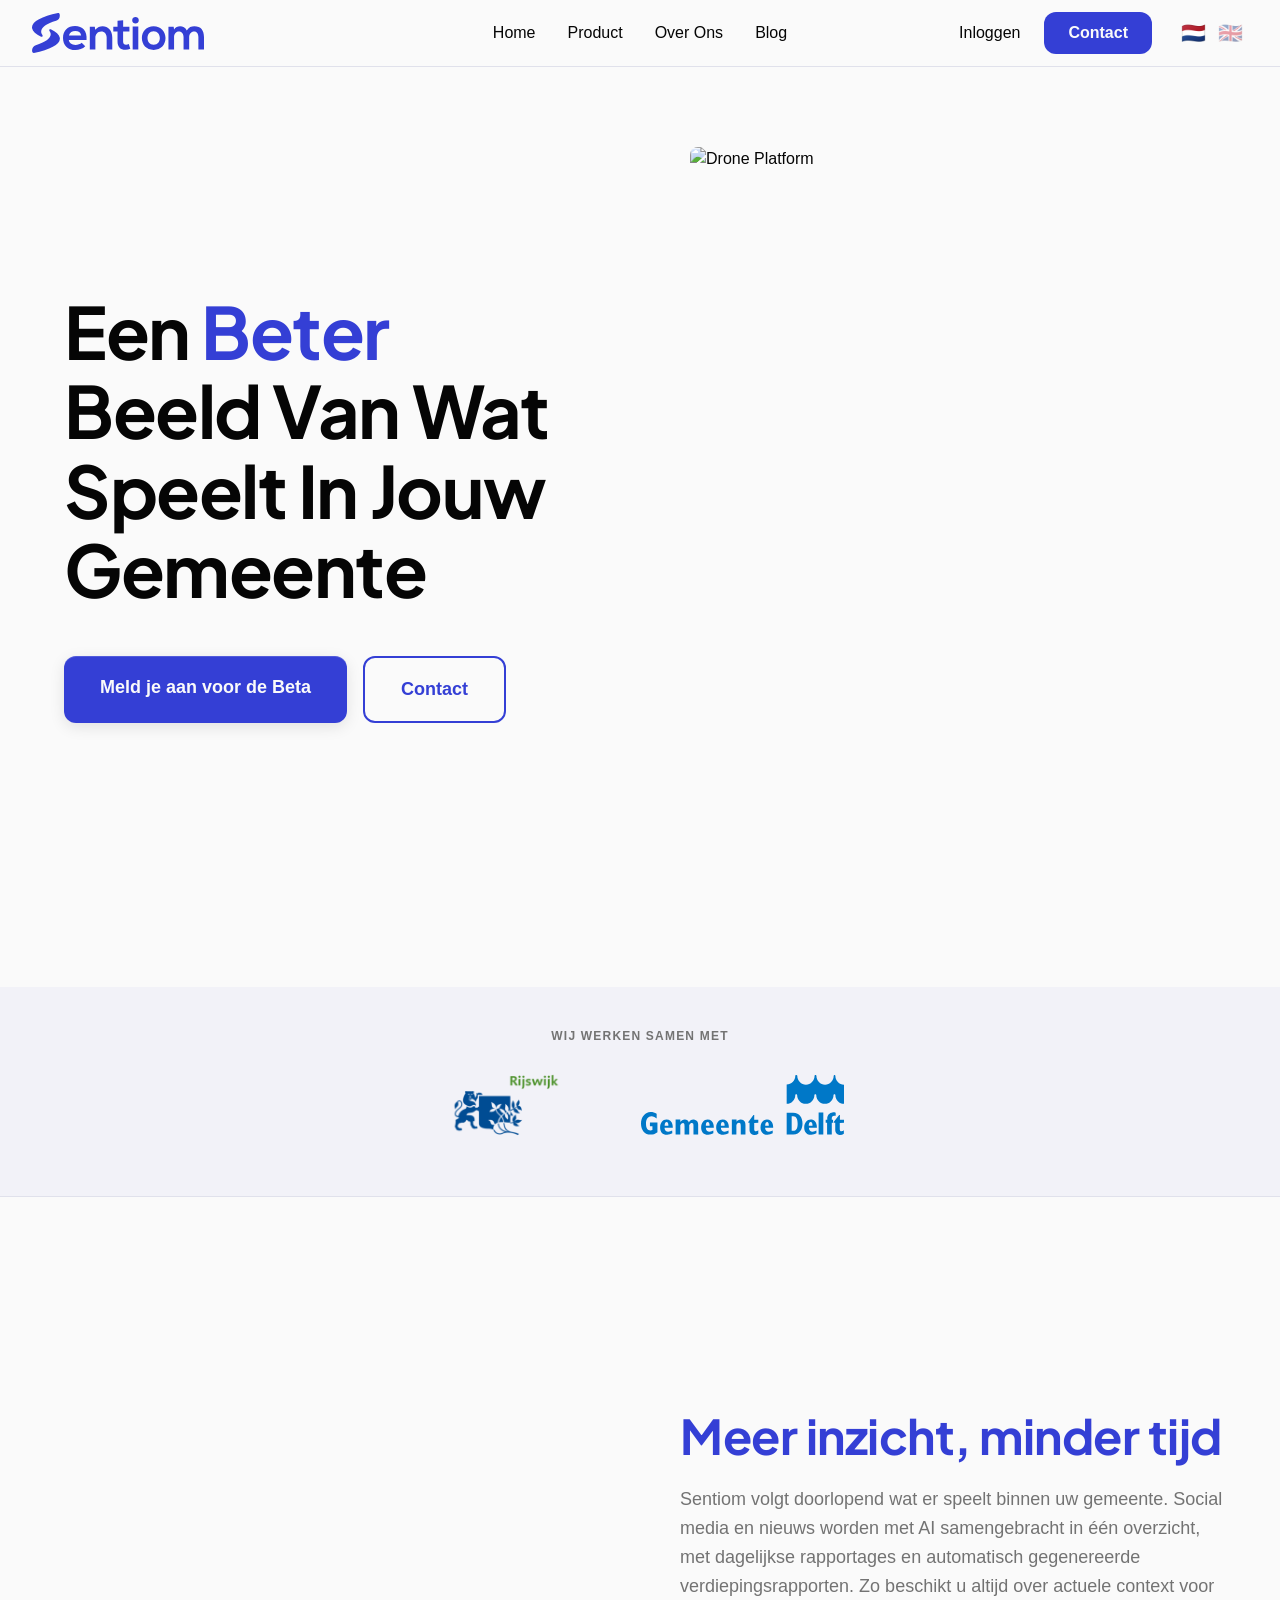
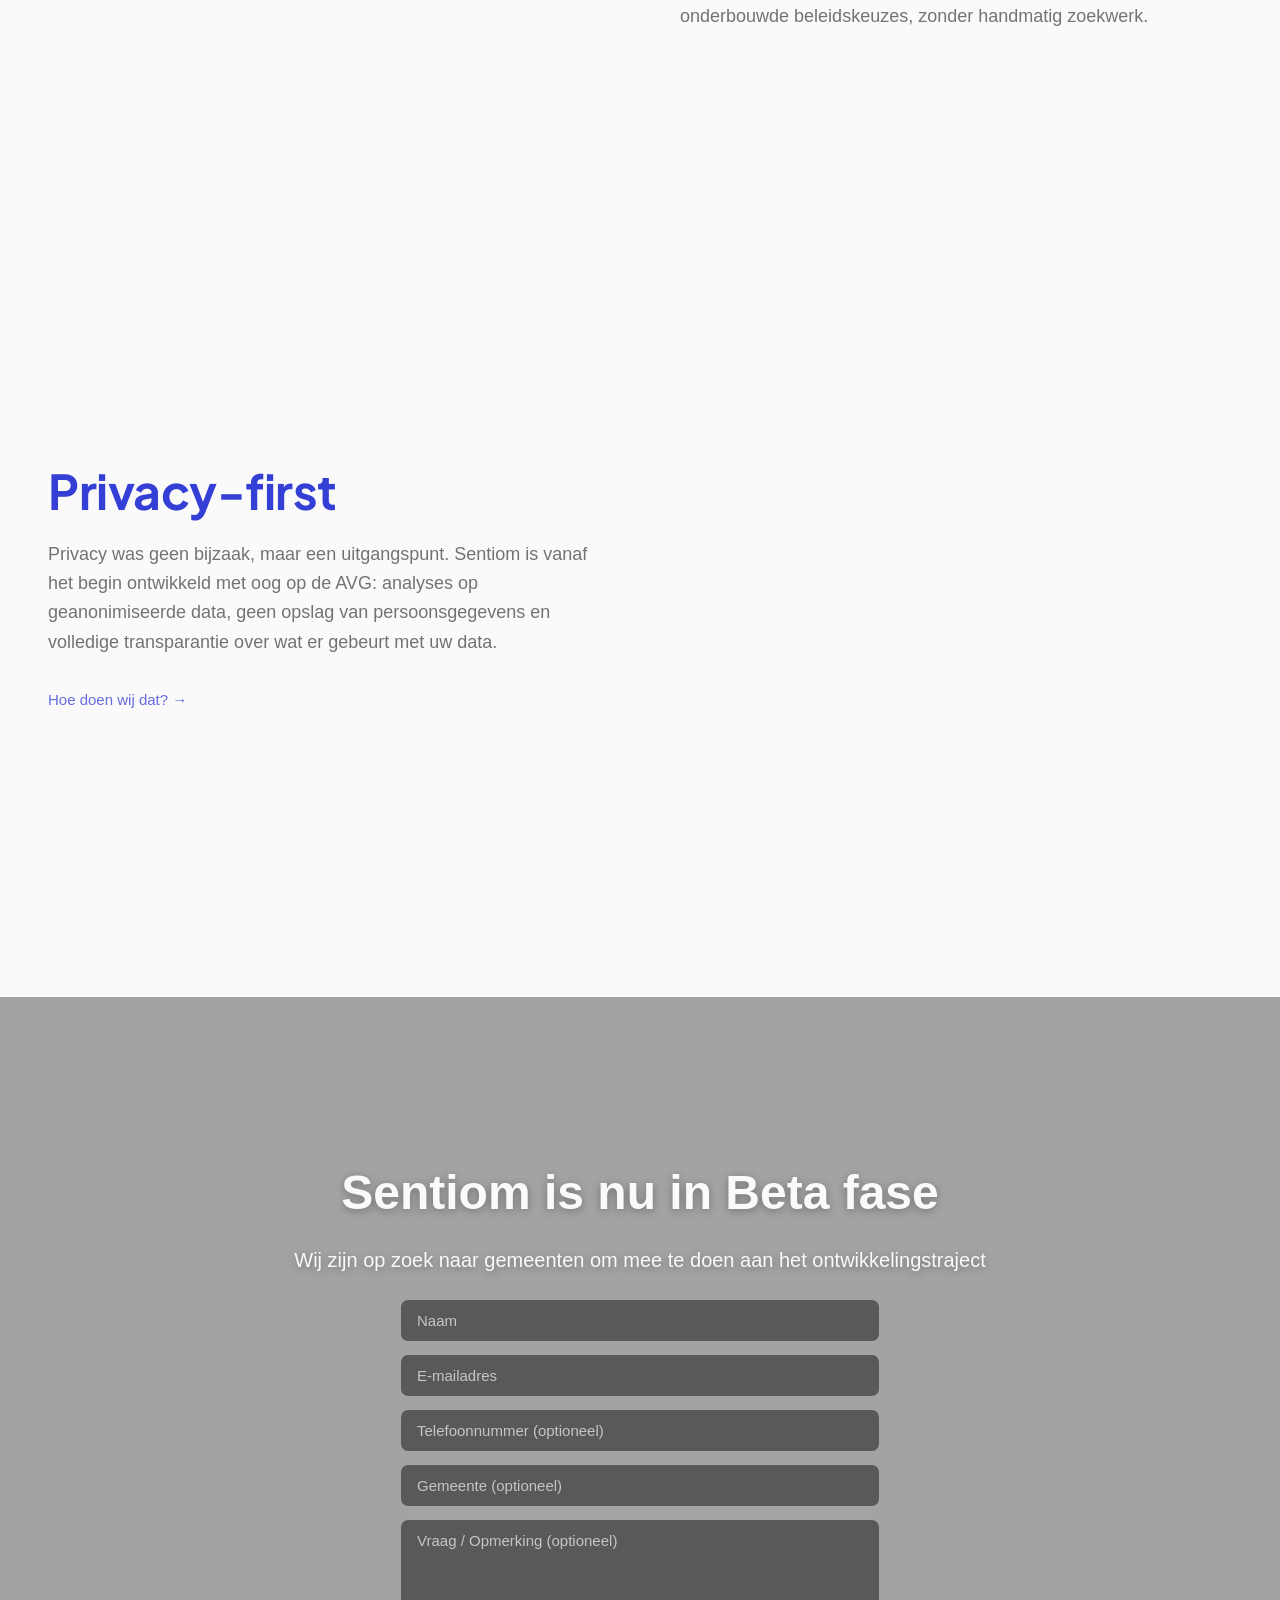
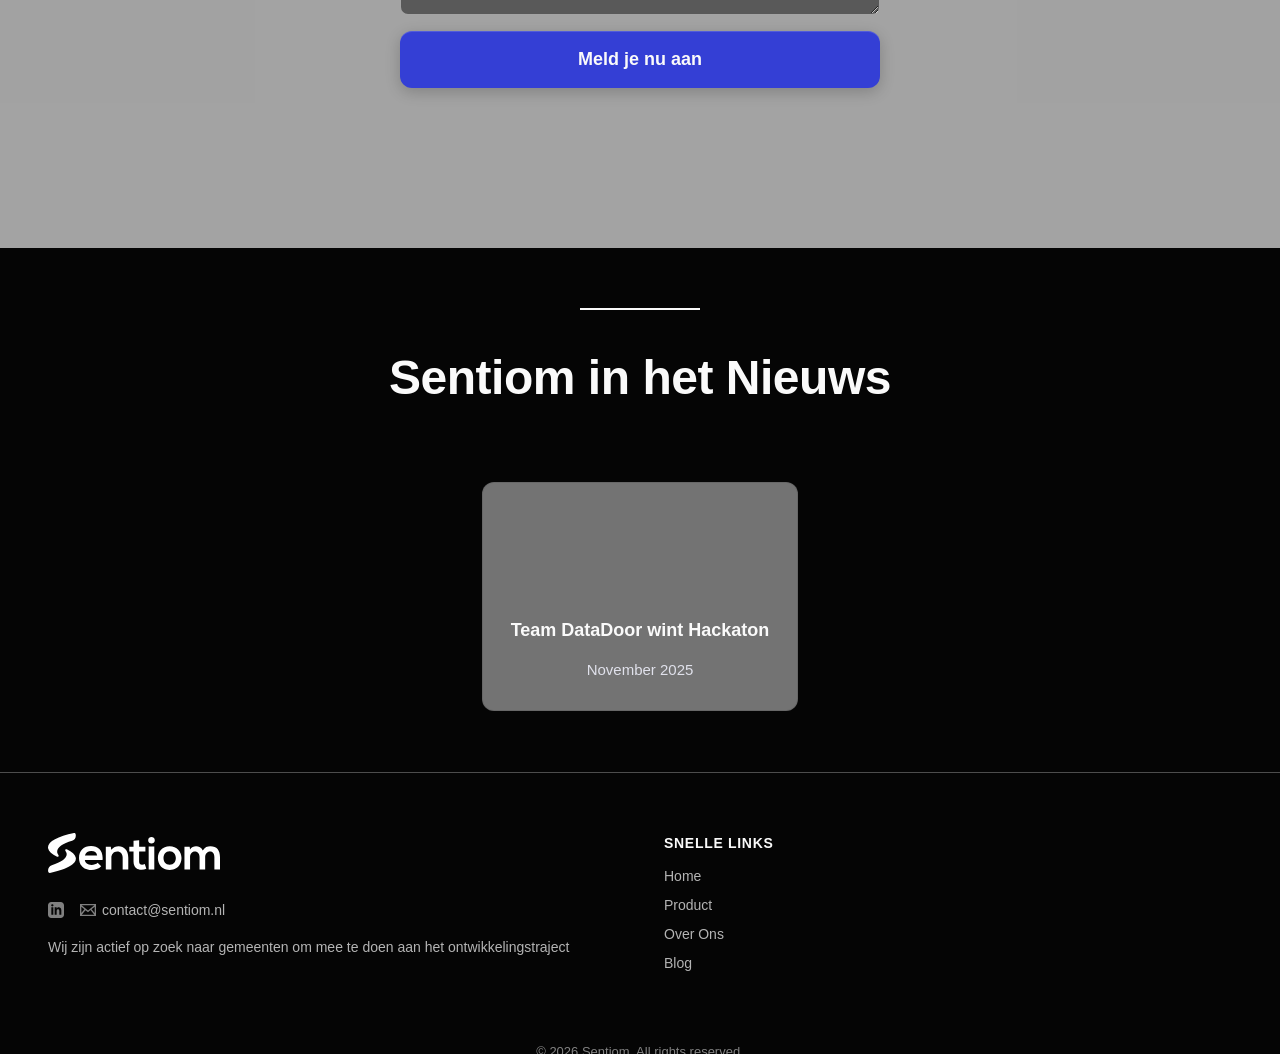
==== commit dec25011: "new link" ====
--- a/index.html
+++ b/index.html
@@ -74,11 +74,11 @@
                 <a href="product.html" data-i18n="nav.product">Product</a>
                 <a href="over-ons.html" data-i18n="nav.about">Over Ons</a>
                 <a href="blog/index.html" data-i18n="nav.blog">Blog</a>
-                <a href="https://app.sentiom.nl" class="nav-menu-only" data-i18n="nav.login">Inloggen</a>
+                <a href="https://avg.sentiom.nl" class="nav-menu-only" data-i18n="nav.login">Inloggen</a>
                 <a href="mailto:contact@sentiom.nl" class="nav-menu-only nav-menu-cta" data-i18n="nav.contact">Contact</a>
             </div>
             <div class="nav-actions">
-                <a href="https://app.sentiom.nl" class="nav-login" data-i18n="nav.login">Inloggen</a>
+                <a href="https://avg.sentiom.nl" class="nav-login" data-i18n="nav.login">Inloggen</a>
                 <a href="mailto:contact@sentiom.nl" class="nav-cta" data-i18n="nav.contact">Contact</a>
                 <div class="lang-switcher">
                     <button class="lang-btn" data-lang="nl" onclick="setLang('nl')" aria-label="Nederlands">&#127475;&#127473;</button>
